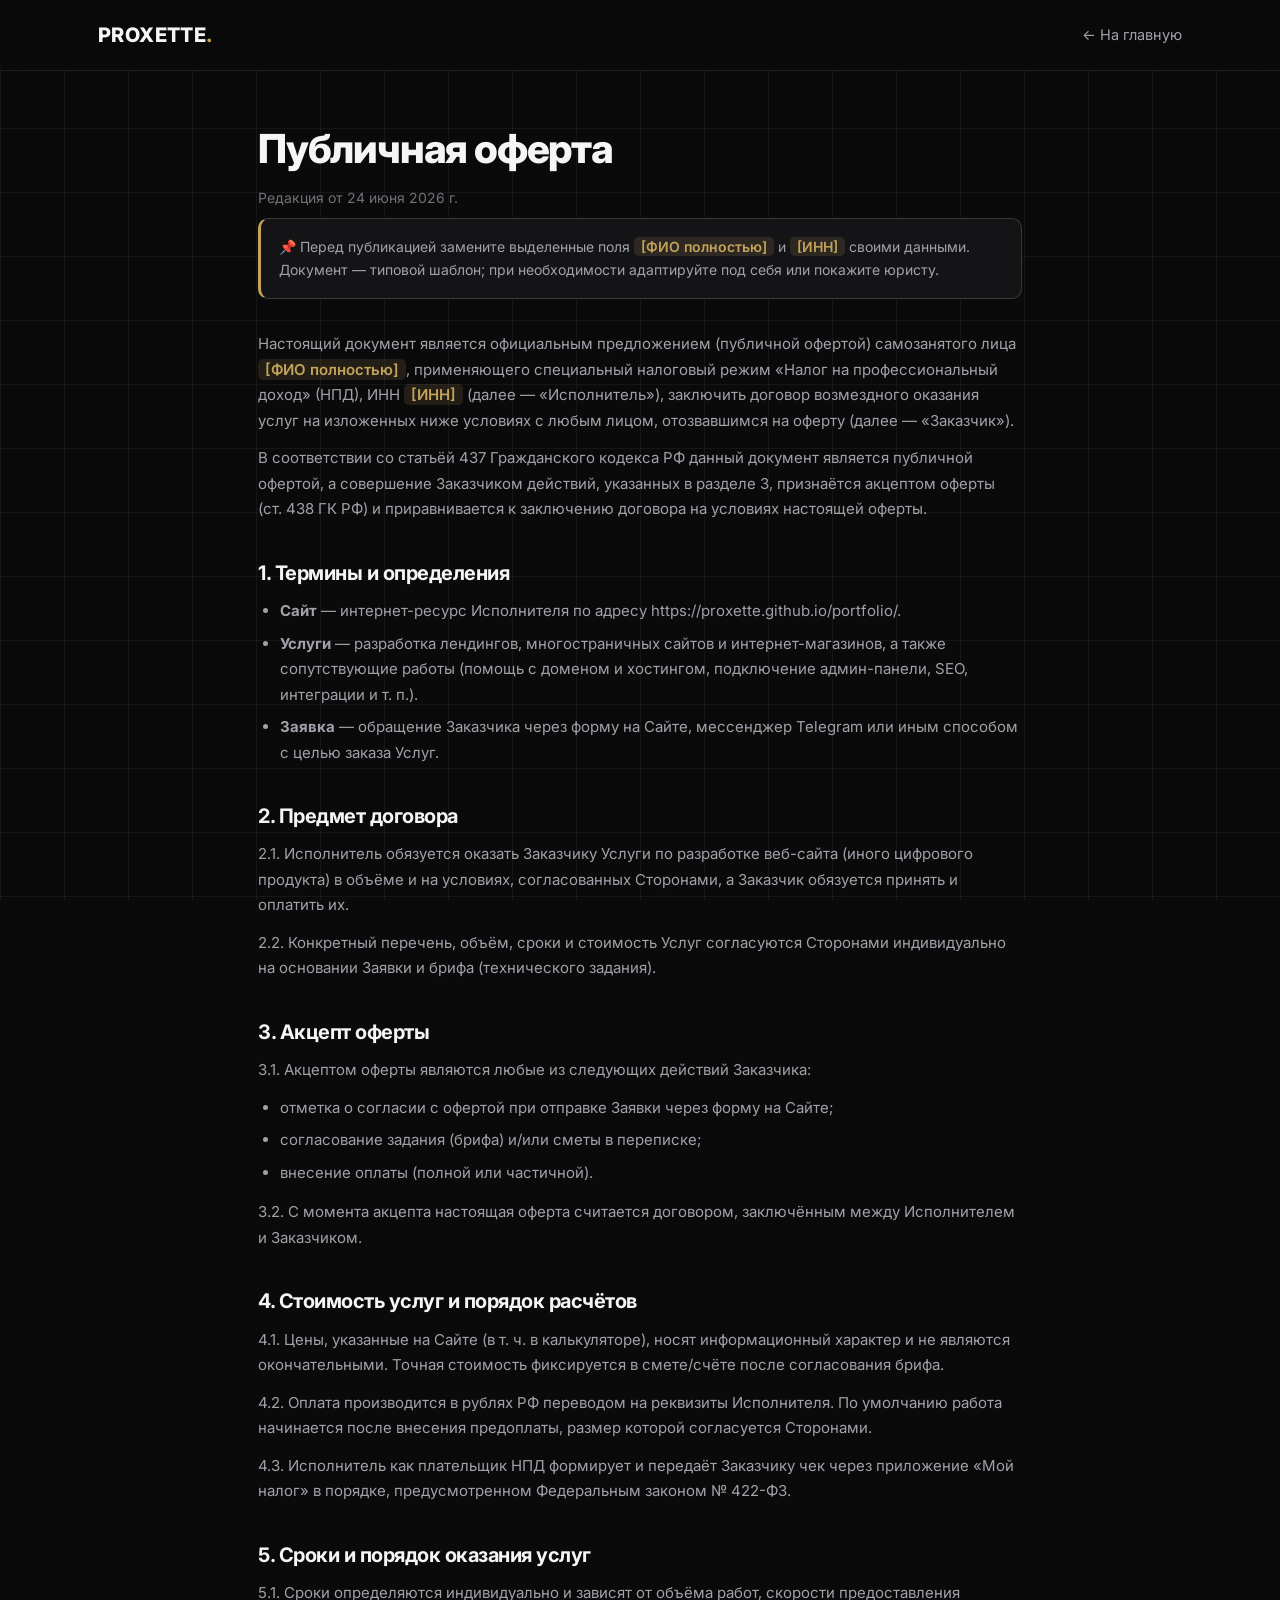
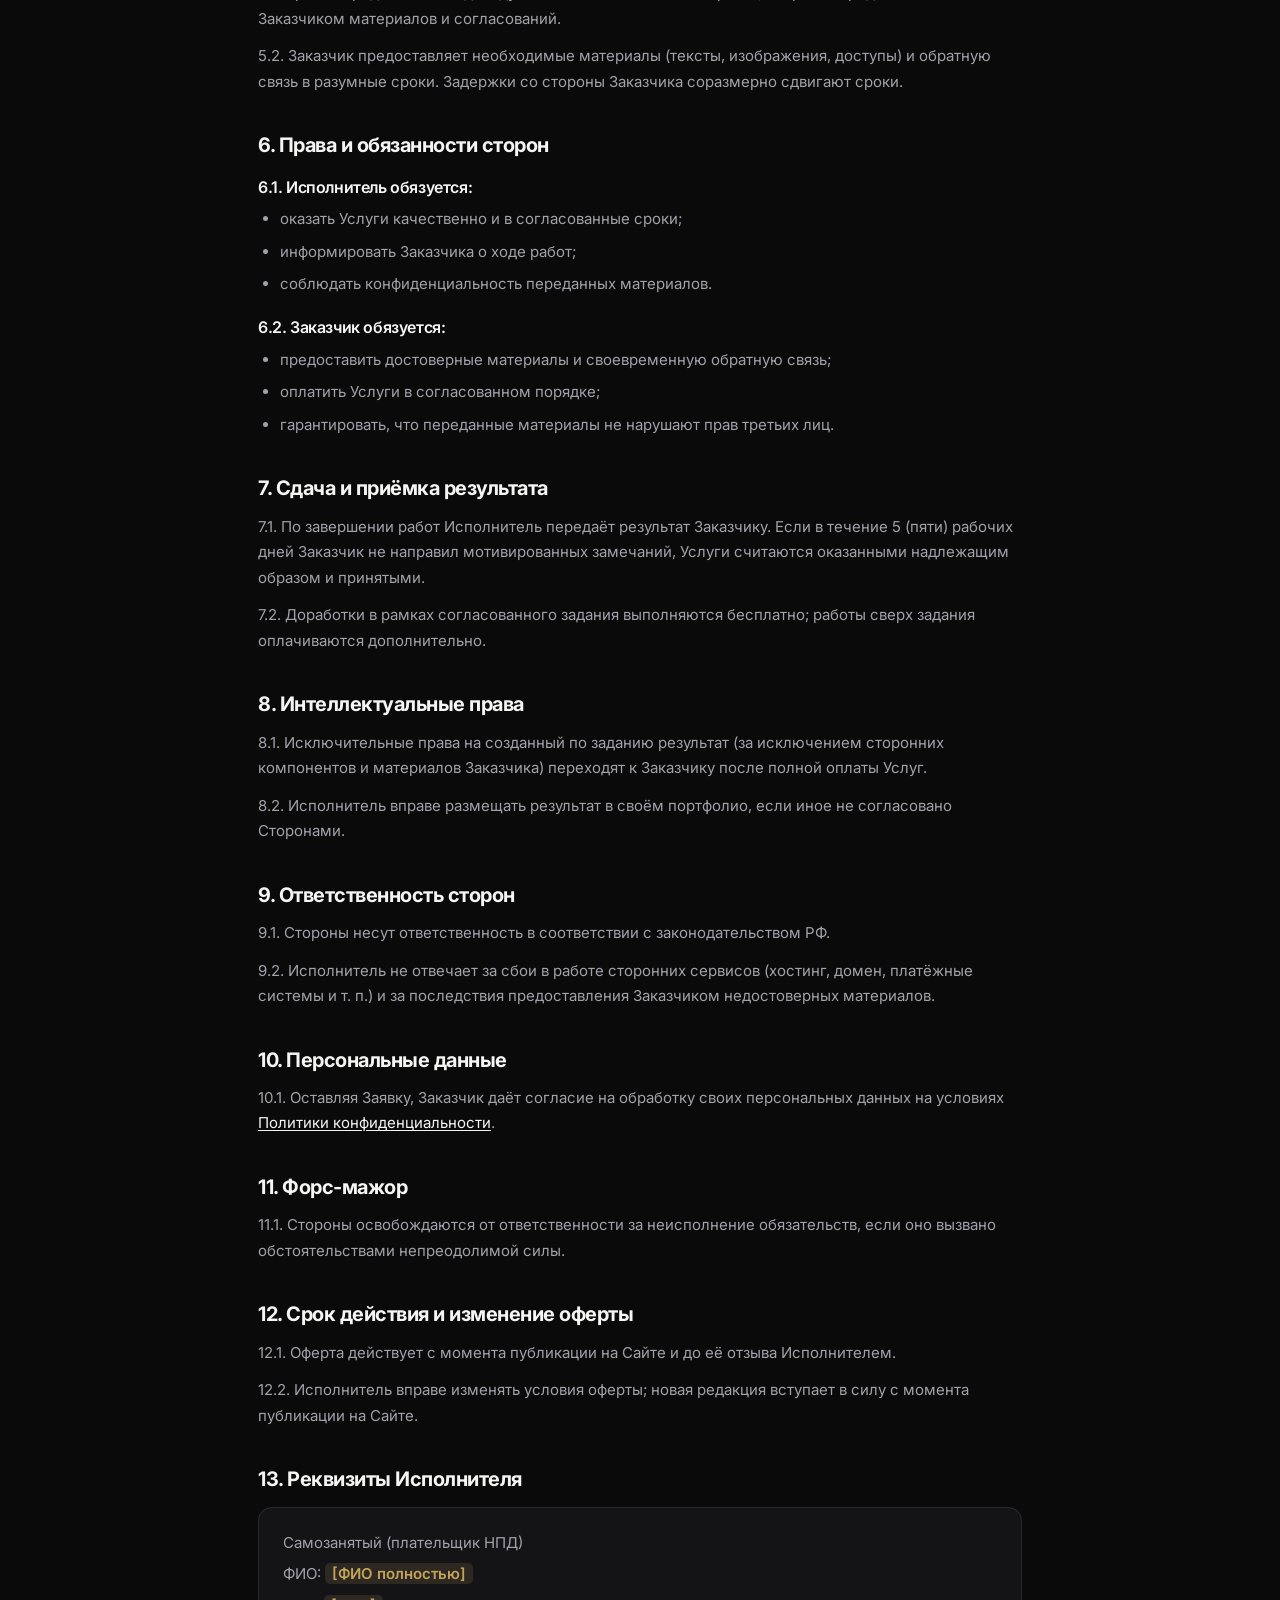
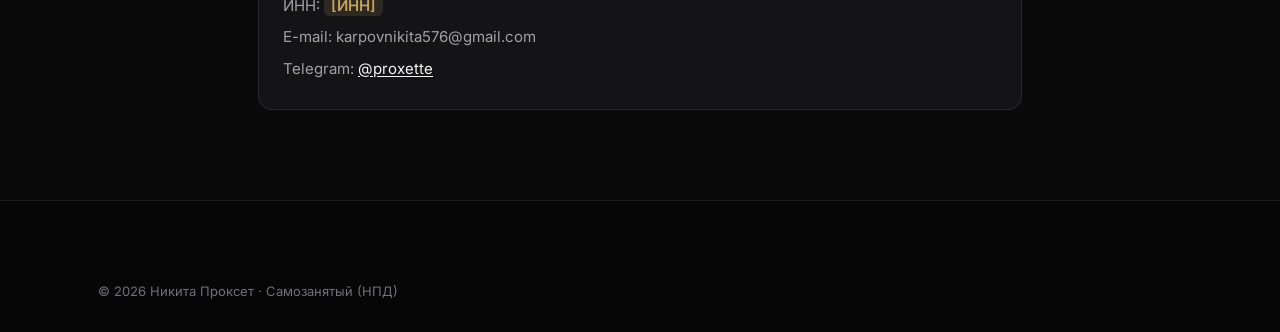
==== offer.html @ a01a1867 "Юридические документы: оферта, политика, согласие на ПДн - Страницы offer.html (публичная оферта, са" ====
<!DOCTYPE html>
<html lang="ru">
<head>
  <meta charset="UTF-8" />
  <meta name="viewport" content="width=device-width, initial-scale=1.0" />
  <title>Публичная оферта — Никита Проксет</title>
  <meta name="description" content="Публичная оферта на оказание услуг по разработке сайтов и лендингов." />
  <meta name="robots" content="noindex" />
  <link rel="preconnect" href="https://fonts.googleapis.com" />
  <link rel="preconnect" href="https://fonts.gstatic.com" crossorigin />
  <link href="https://fonts.googleapis.com/css2?family=Inter:wght@400;500;600;700;800;900&display=swap" rel="stylesheet" />
  <link rel="stylesheet" href="styles.css" />
</head>
<body>
  <header class="legal-header">
    <div class="container">
      <a href="index.html" class="logo">PROXETTE<span>.</span></a>
      <a href="index.html" class="legal-back">← На главную</a>
    </div>
  </header>

  <main class="legal">
    <div class="container">
      <h1>Публичная оферта</h1>
      <p class="updated">Редакция от 24 июня 2026 г.</p>

      <div class="tip-callout">
        <p>📌 Перед публикацией замените выделенные поля <span class="ph">[ФИО полностью]</span> и <span class="ph">[ИНН]</span> своими данными. Документ — типовой шаблон; при необходимости адаптируйте под себя или покажите юристу.</p>
      </div>

      <p>Настоящий документ является официальным предложением (публичной офертой) самозанятого лица <span class="ph">[ФИО полностью]</span>, применяющего специальный налоговый режим «Налог на профессиональный доход» (НПД), ИНН <span class="ph">[ИНН]</span> (далее — «Исполнитель»), заключить договор возмездного оказания услуг на изложенных ниже условиях с любым лицом, отозвавшимся на оферту (далее — «Заказчик»).</p>
      <p>В соответствии со статьёй 437 Гражданского кодекса РФ данный документ является публичной офертой, а совершение Заказчиком действий, указанных в разделе 3, признаётся акцептом оферты (ст. 438 ГК РФ) и приравнивается к заключению договора на условиях настоящей оферты.</p>

      <h2>1. Термины и определения</h2>
      <ul>
        <li><b>Сайт</b> — интернет-ресурс Исполнителя по адресу https://proxette.github.io/portfolio/.</li>
        <li><b>Услуги</b> — разработка лендингов, многостраничных сайтов и интернет-магазинов, а также сопутствующие работы (помощь с доменом и хостингом, подключение админ-панели, SEO, интеграции и т. п.).</li>
        <li><b>Заявка</b> — обращение Заказчика через форму на Сайте, мессенджер Telegram или иным способом с целью заказа Услуг.</li>
      </ul>

      <h2>2. Предмет договора</h2>
      <p>2.1. Исполнитель обязуется оказать Заказчику Услуги по разработке веб-сайта (иного цифрового продукта) в объёме и на условиях, согласованных Сторонами, а Заказчик обязуется принять и оплатить их.</p>
      <p>2.2. Конкретный перечень, объём, сроки и стоимость Услуг согласуются Сторонами индивидуально на основании Заявки и брифа (технического задания).</p>

      <h2>3. Акцепт оферты</h2>
      <p>3.1. Акцептом оферты являются любые из следующих действий Заказчика:</p>
      <ul>
        <li>отметка о согласии с офертой при отправке Заявки через форму на Сайте;</li>
        <li>согласование задания (брифа) и/или сметы в переписке;</li>
        <li>внесение оплаты (полной или частичной).</li>
      </ul>
      <p>3.2. С момента акцепта настоящая оферта считается договором, заключённым между Исполнителем и Заказчиком.</p>

      <h2>4. Стоимость услуг и порядок расчётов</h2>
      <p>4.1. Цены, указанные на Сайте (в т. ч. в калькуляторе), носят информационный характер и не являются окончательными. Точная стоимость фиксируется в смете/счёте после согласования брифа.</p>
      <p>4.2. Оплата производится в рублях РФ переводом на реквизиты Исполнителя. По умолчанию работа начинается после внесения предоплаты, размер которой согласуется Сторонами.</p>
      <p>4.3. Исполнитель как плательщик НПД формирует и передаёт Заказчику чек через приложение «Мой налог» в порядке, предусмотренном Федеральным законом № 422-ФЗ.</p>

      <h2>5. Сроки и порядок оказания услуг</h2>
      <p>5.1. Сроки определяются индивидуально и зависят от объёма работ, скорости предоставления Заказчиком материалов и согласований.</p>
      <p>5.2. Заказчик предоставляет необходимые материалы (тексты, изображения, доступы) и обратную связь в разумные сроки. Задержки со стороны Заказчика соразмерно сдвигают сроки.</p>

      <h2>6. Права и обязанности сторон</h2>
      <h3>6.1. Исполнитель обязуется:</h3>
      <ul>
        <li>оказать Услуги качественно и в согласованные сроки;</li>
        <li>информировать Заказчика о ходе работ;</li>
        <li>соблюдать конфиденциальность переданных материалов.</li>
      </ul>
      <h3>6.2. Заказчик обязуется:</h3>
      <ul>
        <li>предоставить достоверные материалы и своевременную обратную связь;</li>
        <li>оплатить Услуги в согласованном порядке;</li>
        <li>гарантировать, что переданные материалы не нарушают прав третьих лиц.</li>
      </ul>

      <h2>7. Сдача и приёмка результата</h2>
      <p>7.1. По завершении работ Исполнитель передаёт результат Заказчику. Если в течение 5 (пяти) рабочих дней Заказчик не направил мотивированных замечаний, Услуги считаются оказанными надлежащим образом и принятыми.</p>
      <p>7.2. Доработки в рамках согласованного задания выполняются бесплатно; работы сверх задания оплачиваются дополнительно.</p>

      <h2>8. Интеллектуальные права</h2>
      <p>8.1. Исключительные права на созданный по заданию результат (за исключением сторонних компонентов и материалов Заказчика) переходят к Заказчику после полной оплаты Услуг.</p>
      <p>8.2. Исполнитель вправе размещать результат в своём портфолио, если иное не согласовано Сторонами.</p>

      <h2>9. Ответственность сторон</h2>
      <p>9.1. Стороны несут ответственность в соответствии с законодательством РФ.</p>
      <p>9.2. Исполнитель не отвечает за сбои в работе сторонних сервисов (хостинг, домен, платёжные системы и т. п.) и за последствия предоставления Заказчиком недостоверных материалов.</p>

      <h2>10. Персональные данные</h2>
      <p>10.1. Оставляя Заявку, Заказчик даёт согласие на обработку своих персональных данных на условиях <a href="privacy.html">Политики конфиденциальности</a>.</p>

      <h2>11. Форс-мажор</h2>
      <p>11.1. Стороны освобождаются от ответственности за неисполнение обязательств, если оно вызвано обстоятельствами непреодолимой силы.</p>

      <h2>12. Срок действия и изменение оферты</h2>
      <p>12.1. Оферта действует с момента публикации на Сайте и до её отзыва Исполнителем.</p>
      <p>12.2. Исполнитель вправе изменять условия оферты; новая редакция вступает в силу с момента публикации на Сайте.</p>

      <h2>13. Реквизиты Исполнителя</h2>
      <div class="req-box">
        <p>Самозанятый (плательщик НПД)</p>
        <p>ФИО: <span class="ph">[ФИО полностью]</span></p>
        <p>ИНН: <span class="ph">[ИНН]</span></p>
        <p>E-mail: karpovnikita576@gmail.com</p>
        <p>Telegram: <a href="https://t.me/proxette" target="_blank" rel="noopener">@proxette</a></p>
      </div>
    </div>
  </main>

  <footer class="site-footer">
    <div class="container footer-bottom">© <span id="year"></span> Никита Проксет · Самозанятый (НПД)</div>
  </footer>
  <script src="script.js"></script>
</body>
</html>
---- styles.css ----
/* ========== TOKENS ========== */
:root {
  --bg:         #0a0a0b;   /* page */
  --bg-2:       #0d0d0f;   /* alt sections */
  --surface:    #141417;   /* cards */
  --surface-2:  #1b1b1f;   /* inputs / elevated */
  --ink:        #f5f5f4;   /* primary text */
  --muted:      #a1a1aa;   /* secondary */
  --faint:      #71717a;   /* tertiary */
  --line:       rgba(255,255,255,.09);
  --line-2:     rgba(255,255,255,.16);
  --accent:     #c4a35a;   /* restrained champagne gold */
  --accent-soft:rgba(196,163,90,.14);
  --tg:         #ffffff;
  --radius:     14px;
  --radius-sm:  10px;
  --radius-btn: 9px;
  --shadow:     0 18px 50px -24px rgba(0,0,0,.8);
  --shadow-lg:  0 40px 90px -36px rgba(0,0,0,.9);
  --maxw:       1140px;
  --font:       'Inter', system-ui, -apple-system, 'Segoe UI', Roboto, sans-serif;
}

/* ========== RESET ========== */
* { box-sizing: border-box; margin: 0; padding: 0; }
html { scroll-behavior: smooth; scroll-padding-top: 84px; -webkit-text-size-adjust: 100%; background: var(--bg); }
body {
  font-family: var(--font);
  color: var(--ink);
  background: transparent;
  line-height: 1.6;
  -webkit-font-smoothing: antialiased;
  text-rendering: optimizeLegibility;
}
/* subtle fixed grid backdrop behind all content — same palette, low contrast */
body::before {
  content: "";
  position: fixed;
  inset: 0;
  z-index: -1;
  pointer-events: none;
  background-image:
    linear-gradient(rgba(255,255,255,.05) 1px, transparent 1px),
    linear-gradient(90deg, rgba(255,255,255,.05) 1px, transparent 1px);
  background-size: 64px 64px;
}
img { max-width: 100%; display: block; }
a { color: inherit; text-decoration: none; }
ul, ol { list-style: none; }
h1, h2, h3, h4 { line-height: 1.12; letter-spacing: -.025em; font-weight: 700; }
::selection { background: var(--accent); color: #0a0a0b; }

.container { width: 100%; max-width: var(--maxw); margin: 0 auto; padding: 0 28px; }
.container.narrow { max-width: 780px; }
.accent { color: var(--accent); }

/* eyebrow / kicker */
.eyebrow {
  display: inline-block; font-size: 12px; font-weight: 600;
  letter-spacing: .22em; text-transform: uppercase; color: var(--accent);
  margin-bottom: 16px;
}

/* ========== BUTTONS ========== */
.btn {
  display: inline-flex; align-items: center; justify-content: center; gap: 9px;
  font-weight: 600; font-size: 15.5px; padding: 14px 26px;
  border-radius: var(--radius-btn); border: 1px solid transparent; cursor: pointer;
  transition: transform .15s ease, background .2s ease, border-color .2s, color .2s, opacity .2s;
  white-space: nowrap;
}
.btn:active { transform: translateY(1px); }
.btn-sm { padding: 10px 18px; font-size: 14px; }
.btn-block { width: 100%; }
/* primary = white on black (premium, high-contrast) */
.btn-primary { background: var(--ink); color: #0a0a0b; }
.btn-primary:hover { background: #ffffff; }
/* ghost = hairline outline */
.btn-ghost { background: transparent; color: var(--ink); border-color: var(--line-2); }
.btn-ghost:hover { border-color: var(--ink); }
/* telegram CTA — white, with glyph */
.btn-tg { background: var(--ink); color: #0a0a0b; }
.btn-tg:hover { background: #ffffff; }

/* ========== HEADER ========== */
.site-header {
  position: sticky; top: 0; z-index: 50;
  background: rgba(10,10,11,.72);
  backdrop-filter: saturate(160%) blur(14px);
  border-bottom: 1px solid var(--line);
}
.header-inner { display: flex; align-items: center; justify-content: space-between; height: 70px; gap: 16px; }
.logo { font-weight: 800; font-size: 20px; letter-spacing: .02em; }
.logo span { color: var(--accent); }
.nav { display: flex; gap: 30px; }
.nav a { color: var(--muted); font-weight: 500; font-size: 14.5px; transition: color .15s; }
.nav a:hover { color: var(--ink); }
.header-actions { display: flex; align-items: center; gap: 12px; }
.burger { display: none; flex-direction: column; gap: 5px; background: none; border: 0; padding: 8px; cursor: pointer; }
.burger span { width: 22px; height: 2px; background: var(--ink); border-radius: 2px; transition: .25s; }

/* ========== HERO ========== */
.hero {
  padding: 92px 0 84px;
  background:
    radial-gradient(900px 460px at 88% -8%, rgba(196,163,90,.10), transparent 60%),
    radial-gradient(700px 420px at -5% 0%, rgba(255,255,255,.05), transparent 55%);
  border-bottom: 1px solid var(--line);
}
.hero-grid { display: grid; grid-template-columns: 1.12fr .88fr; gap: 64px; align-items: center; }
.badge {
  display: inline-flex; align-items: center; gap: 9px;
  font-size: 13px; font-weight: 500; color: var(--muted);
  border: 1px solid var(--line); border-radius: 999px; padding: 7px 15px;
}
.badge::before {
  content: ""; width: 7px; height: 7px; border-radius: 50%; background: #4ade80;
  box-shadow: 0 0 0 3px rgba(74,222,128,.18);
}
.hero-text h1 { font-size: clamp(38px, 5.4vw, 62px); font-weight: 800; margin: 22px 0 22px; letter-spacing: -.035em; }
.hero-text h1 .accent { color: var(--ink); position: relative; }
.lead { font-size: 18px; color: var(--muted); max-width: 560px; }
.lead strong { color: var(--ink); font-weight: 600; }
.hero-cta { display: flex; gap: 14px; margin: 32px 0 26px; flex-wrap: wrap; }
.hero-pills { display: flex; flex-wrap: wrap; gap: 10px; }
.hero-pills li {
  font-size: 13.5px; font-weight: 500; color: var(--muted);
  border: 1px solid var(--line); border-radius: 999px; padding: 7px 15px;
}

/* Hero photo */
.hero-photo { position: relative; }
.photo-frame {
  position: relative; aspect-ratio: 4/5; border-radius: 18px; overflow: hidden;
  background: linear-gradient(160deg, #1c1c20, #0e0e10);
  border: 1px solid var(--line-2); box-shadow: var(--shadow-lg);
}
.photo-frame img { width: 100%; height: 100%; object-fit: cover; filter: grayscale(.08) contrast(1.02); }
.photo-placeholder {
  position: absolute; inset: 0; display: none;
  flex-direction: column; align-items: center; justify-content: center; gap: 12px;
  color: var(--faint); text-align: center; padding: 24px;
}
.photo-placeholder span { font-size: 30px; opacity: .5; }
.photo-placeholder code { color: var(--accent); font-size: 13px; }
.photo-frame.photo-empty .photo-placeholder { display: flex; }
.photo-card {
  position: absolute; left: 16px; bottom: 16px; right: 16px;
  display: flex; flex-direction: column;
  background: rgba(10,10,11,.55); backdrop-filter: blur(10px);
  border: 1px solid var(--line-2); border-radius: 12px; padding: 13px 16px;
}
.photo-card strong { font-size: 15.5px; font-weight: 600; }
.photo-card span { font-size: 12.5px; color: var(--muted); }

/* ========== SECTIONS ========== */
.section { padding: 100px 0; }
.section-alt { background: rgba(255,255,255,.018); }
.section-head { max-width: 640px; margin: 0 auto 56px; text-align: center; }
.section-head h2 { font-size: clamp(28px, 3.6vw, 42px); font-weight: 800; letter-spacing: -.03em; }
.section-head p { color: var(--muted); margin-top: 14px; font-size: 17px; }

/* ========== SERVICE CARDS ========== */
.cards-grid { display: grid; grid-template-columns: repeat(4, 1fr); gap: 18px; }
.card {
  background: var(--surface); border: 1px solid var(--line); border-radius: var(--radius);
  padding: 30px 24px; transition: transform .22s ease, border-color .22s, background .22s;
}
.card:hover { transform: translateY(-4px); border-color: var(--line-2); background: #17171a; }
.card-ico {
  width: 48px; height: 48px; display: grid; place-items: center;
  border: 1px solid var(--line-2); border-radius: 12px; margin-bottom: 20px; color: var(--accent);
}
.card-ico svg { width: 22px; height: 22px; }
.card h3 { font-size: 18px; margin-bottom: 9px; font-weight: 600; }
.card p { color: var(--muted); font-size: 14.5px; }

/* ========== CALCULATOR ========== */
.calc { display: grid; grid-template-columns: 1.55fr 1fr; gap: 30px; align-items: start; }
.calc-form { display: flex; flex-direction: column; gap: 30px; }
.calc-block h4 { font-size: 12px; text-transform: uppercase; letter-spacing: .18em; color: var(--faint); margin-bottom: 16px; font-weight: 600; }
.opt-grid { display: grid; grid-template-columns: repeat(2, 1fr); gap: 12px; }
.opt input { position: absolute; opacity: 0; }
.opt-box {
  display: flex; flex-direction: column; gap: 4px; cursor: pointer;
  background: var(--surface); border: 1px solid var(--line); border-radius: var(--radius-sm);
  padding: 16px 18px; transition: border-color .15s, background .15s; height: 100%;
}
.opt-box b { font-size: 16px; font-weight: 600; }
.opt-box small { font-size: 13px; color: var(--muted); }
.opt input:checked + .opt-box { border-color: var(--accent); background: var(--accent-soft); }
.opt input:focus-visible + .opt-box { border-color: var(--accent); }

.opt-list { display: flex; flex-direction: column; gap: 10px; }
.check {
  display: flex; align-items: center; gap: 13px; cursor: pointer;
  background: var(--surface); border: 1px solid var(--line); border-radius: var(--radius-sm);
  padding: 14px 17px; font-size: 14.5px; color: var(--ink); transition: border-color .15s, background .15s;
}
.check:hover { border-color: var(--line-2); }
.check input { position: absolute; opacity: 0; }
.check span {
  width: 20px; height: 20px; border-radius: 6px; border: 1.5px solid var(--line-2);
  flex: none; display: grid; place-items: center; transition: .15s;
}
.check input:checked + span { background: var(--accent); border-color: var(--accent); }
.check input:checked + span::after { content: "✓"; color: #0a0a0b; font-size: 13px; font-weight: 700; }
.check em { margin-left: auto; font-style: normal; font-weight: 600; color: var(--accent); }
.check-wide { width: 100%; }

/* info icon + tooltip */
.info {
  flex: none; width: 18px; height: 18px; margin-left: 8px;
  border: 1px solid var(--line-2); border-radius: 50%; background: transparent;
  color: var(--muted); font-size: 11px; font-weight: 700; line-height: 1;
  display: inline-grid; place-items: center; cursor: help; position: relative;
  font-family: var(--font); transition: border-color .15s, color .15s; padding: 0;
}
.info:hover, .info:focus-visible { border-color: var(--accent); color: var(--accent); outline: none; }
/* floating tooltip — positioned by JS and clamped to the viewport (overflow-safe on mobile) */
.tip {
  position: fixed; z-index: 200;
  width: max-content; max-width: min(280px, calc(100vw - 24px));
  background: var(--surface-2); color: var(--ink);
  border: 1px solid var(--line-2); border-radius: 10px; padding: 11px 13px;
  font-size: 12.5px; line-height: 1.5; text-align: left;
  box-shadow: var(--shadow-lg); pointer-events: none;
  display: none; opacity: 0; transform: translateY(4px);
  transition: opacity .15s ease, transform .15s ease;
}
.tip.show { display: block; opacity: 1; transform: translateY(0); }

.calc-result {
  position: sticky; top: 92px;
  background: linear-gradient(180deg, #17171b, #0f0f12);
  border: 1px solid var(--line-2); border-radius: var(--radius); padding: 30px 26px;
  box-shadow: var(--shadow);
}
.calc-result-label { color: var(--faint); font-size: 12px; text-transform: uppercase; letter-spacing: .16em; font-weight: 600; }
.calc-price { font-size: 44px; font-weight: 800; letter-spacing: -.03em; margin: 8px 0 14px; }
.calc-price span { color: var(--accent); }
.calc-note { color: var(--muted); font-size: 13px; line-height: 1.55; }
.calc-summary { margin: 18px 0; display: flex; flex-direction: column; gap: 8px; }
.calc-summary li { font-size: 13.5px; color: var(--muted); display: flex; justify-content: space-between; gap: 12px; border-bottom: 1px solid var(--line); padding-bottom: 7px; }
.calc-summary li b { color: var(--ink); font-weight: 600; }
.calc-result .btn { margin-top: 10px; }

/* ========== WORKS ========== */
.works-grid { display: grid; grid-template-columns: repeat(auto-fill, minmax(330px, 1fr)); gap: 24px; }
.work-card {
  border: 1px solid var(--line); border-radius: var(--radius); overflow: hidden; background: var(--surface);
  transition: transform .24s ease, border-color .24s ease;
}
.work-card:hover { transform: translateY(-6px); border-color: var(--line-2); }
.work-link { display: block; }
.browser-bar {
  display: flex; align-items: center; gap: 7px; padding: 10px 14px;
  background: var(--surface-2); border-bottom: 1px solid var(--line);
}
.browser-bar i { width: 8px; height: 8px; border-radius: 50%; background: rgba(255,255,255,.16); display: inline-block; }
.browser-bar .url {
  margin-left: 8px; font-size: 11.5px; color: var(--faint);
  background: rgba(255,255,255,.04); border: 1px solid var(--line); border-radius: 6px; padding: 3px 11px; flex: 1;
  white-space: nowrap; overflow: hidden; text-overflow: ellipsis;
}
.work-frame { position: relative; width: 100%; aspect-ratio: 16/10; overflow: hidden; background: #0e0e10; }
.work-frame iframe {
  position: absolute; top: 0; left: 0; width: 250%; height: 250%; border: 0;
  transform: scale(.4); transform-origin: 0 0; pointer-events: none;
}
.work-frame::after { content: ""; position: absolute; inset: 0; }
.work-meta { display: flex; align-items: center; justify-content: space-between; gap: 12px; padding: 18px 20px; }
.work-meta h3 { font-size: 16.5px; font-weight: 600; }
.work-tag { font-size: 13px; color: var(--muted); margin-top: 2px; }
.work-arrow { color: var(--faint); transition: transform .2s, color .2s; flex: none; }
.work-card:hover .work-arrow { color: var(--accent); transform: translate(3px, -3px); }

/* ========== PROCESS / STEPS ========== */
.steps { display: grid; grid-template-columns: repeat(4, 1fr); gap: 18px; }
.steps li { background: var(--surface); border: 1px solid var(--line); border-radius: var(--radius); padding: 28px 24px; }
.step-n {
  display: grid; place-items: center; width: 42px; height: 42px; border-radius: 11px;
  border: 1px solid var(--accent); color: var(--accent); font-weight: 700; font-size: 17px; margin-bottom: 18px;
}
.steps h3 { font-size: 17px; margin-bottom: 7px; font-weight: 600; }
.steps p { color: var(--muted); font-size: 14.5px; }

/* ========== FAQ ========== */
.faq { display: flex; flex-direction: column; gap: 12px; }
.faq details {
  background: var(--surface); border: 1px solid var(--line); border-radius: var(--radius-sm); padding: 4px 22px;
  transition: border-color .15s;
}
.faq details[open] { border-color: var(--line-2); }
.faq summary {
  cursor: pointer; font-weight: 600; padding: 18px 0; list-style: none;
  display: flex; justify-content: space-between; align-items: center; gap: 16px;
}
.faq summary::-webkit-details-marker { display: none; }
.faq summary::after { content: "+"; font-size: 22px; color: var(--accent); font-weight: 300; line-height: 1; }
.faq details[open] summary::after { content: "–"; }
.faq p { color: var(--muted); padding: 0 0 18px; }

/* ========== CONTACT / BRIEF ========== */
.section-dark { background: rgba(255,255,255,.012); }
.brief {
  display: flex; flex-direction: column; gap: 16px;
  background: var(--surface); border: 1px solid var(--line); border-radius: var(--radius);
  padding: 34px;
}
.field { display: flex; flex-direction: column; gap: 8px; }
.field-row { display: grid; grid-template-columns: repeat(3, 1fr); gap: 16px; }
.field label { font-size: 13.5px; font-weight: 500; color: var(--muted); }
.req { color: var(--accent); }
.field input, .field select, .field textarea {
  font-family: inherit; font-size: 15px; color: var(--ink);
  background: var(--surface-2); border: 1px solid var(--line-2);
  border-radius: var(--radius-sm); padding: 13px 15px; transition: border-color .15s, background .15s;
}
.field input::placeholder, .field textarea::placeholder { color: var(--faint); }
.field input:focus, .field select:focus, .field textarea:focus {
  outline: none; border-color: var(--accent);
}
.field select option { color: #0a0a0b; }
.field textarea { resize: vertical; }
.brief .btn-tg { margin-top: 10px; }
.brief-hint { text-align: center; font-size: 13px; color: var(--faint); }

/* ========== FOOTER ========== */
.site-footer { background: #060607; color: var(--muted); padding: 56px 0 30px; border-top: 1px solid var(--line); }
.footer-inner { display: flex; justify-content: space-between; gap: 28px; flex-wrap: wrap; padding-bottom: 28px; border-bottom: 1px solid var(--line); }
.footer-tag { color: var(--faint); font-size: 14px; margin-top: 10px; max-width: 300px; }
.footer-links { display: flex; flex-wrap: wrap; gap: 24px; align-items: center; }
.footer-links a { color: var(--muted); font-size: 14.5px; transition: color .15s; }
.footer-links a:hover { color: var(--ink); }
.footer-bottom { padding-top: 24px; font-size: 13px; color: var(--faint); }

/* ========== TOAST ========== */
.toast {
  position: fixed; left: 50%; bottom: 30px; transform: translateX(-50%) translateY(20px);
  background: var(--surface-2); color: var(--ink); padding: 14px 22px; border-radius: 11px;
  border: 1px solid var(--line-2); box-shadow: var(--shadow-lg);
  font-size: 14.5px; font-weight: 500;
  opacity: 0; pointer-events: none; transition: .3s ease; z-index: 100; max-width: 90vw; text-align: center;
}
.toast.show { opacity: 1; transform: translateX(-50%) translateY(0); }

/* ========== CONSENT CHECKBOX (форма) ========== */
.consent { display: flex; align-items: flex-start; gap: 11px; cursor: pointer; font-size: 13px; color: var(--muted); line-height: 1.5; margin-top: 4px; }
.consent input { position: absolute; opacity: 0; }
.consent > span { width: 19px; height: 19px; border-radius: 5px; border: 1.5px solid var(--line-2); flex: none; display: grid; place-items: center; margin-top: 1px; transition: .15s; }
.consent input:checked + span { background: var(--accent); border-color: var(--accent); }
.consent input:checked + span::after { content: "✓"; color: #0a0a0b; font-size: 12px; font-weight: 700; }
.consent a { color: var(--ink); text-decoration: underline; text-underline-offset: 2px; }
.consent a:hover { color: var(--accent); }

/* ========== LEGAL PAGES (оферта, политика) ========== */
.legal-header { border-bottom: 1px solid var(--line); position: sticky; top: 0; z-index: 50; background: rgba(10,10,11,.72); backdrop-filter: saturate(160%) blur(14px); }
.legal-header .container { display: flex; align-items: center; justify-content: space-between; height: 70px; }
.legal-back { color: var(--muted); font-size: 14.5px; transition: color .15s; }
.legal-back:hover { color: var(--ink); }
.legal { padding: 56px 0 90px; }
.legal .container { max-width: 820px; }
.legal h1 { font-size: clamp(28px, 4vw, 40px); font-weight: 800; letter-spacing: -.03em; }
.legal .updated { color: var(--faint); font-size: 14px; margin: 14px 0 8px; }
.legal .lead-note { color: var(--muted); font-size: 15px; margin-bottom: 36px; }
.legal h2 { font-size: 20px; font-weight: 700; margin: 40px 0 14px; }
.legal h3 { font-size: 16px; font-weight: 600; margin: 22px 0 10px; }
.legal p, .legal li { color: var(--muted); font-size: 15px; line-height: 1.7; }
.legal p { margin-bottom: 12px; }
.legal ul, .legal ol { padding-left: 22px; margin: 0 0 14px; }
.legal ul li { list-style: disc; margin-bottom: 7px; }
.legal ol li { list-style: decimal; margin-bottom: 7px; }
.legal a { color: var(--ink); text-decoration: underline; text-underline-offset: 2px; }
.legal a:hover { color: var(--accent); }
.legal .ph { color: var(--accent); background: var(--accent-soft); padding: 1px 7px; border-radius: 5px; font-weight: 600; white-space: nowrap; }
.legal .req-box { background: var(--surface); border: 1px solid var(--line); border-radius: var(--radius); padding: 22px 24px; margin-top: 16px; }
.legal .req-box p { margin-bottom: 6px; }
.legal .tip-callout { background: var(--surface); border: 1px solid var(--line-2); border-left: 3px solid var(--accent); border-radius: 10px; padding: 16px 18px; margin: 0 0 32px; }
.legal .tip-callout p { margin: 0; font-size: 14px; }

/* ========== RESPONSIVE ========== */
@media (max-width: 980px) {
  .cards-grid, .steps { grid-template-columns: repeat(2, 1fr); }
  .calc { grid-template-columns: 1fr; }
  .calc-result { position: static; }
}
@media (max-width: 820px) {
  .nav {
    position: fixed; inset: 70px 0 auto 0; flex-direction: column; gap: 0;
    background: var(--bg); border-bottom: 1px solid var(--line);
    transform: translateY(-130%); transition: transform .25s ease; padding: 8px 0;
  }
  .nav.open { transform: translateY(0); }
  .nav a { padding: 15px 28px; border-bottom: 1px solid var(--line); }
  .burger { display: flex; }
  .hero-grid { grid-template-columns: 1fr; gap: 44px; }
  .hero-photo { max-width: 360px; }
  .header-actions .btn-primary { display: none; }
}
@media (max-width: 560px) {
  .section { padding: 64px 0; }
  .hero { padding: 56px 0; }
  .cards-grid, .steps, .opt-grid, .field-row { grid-template-columns: 1fr; }
  .container { padding: 0 20px; }
  .brief { padding: 24px 20px; }
}
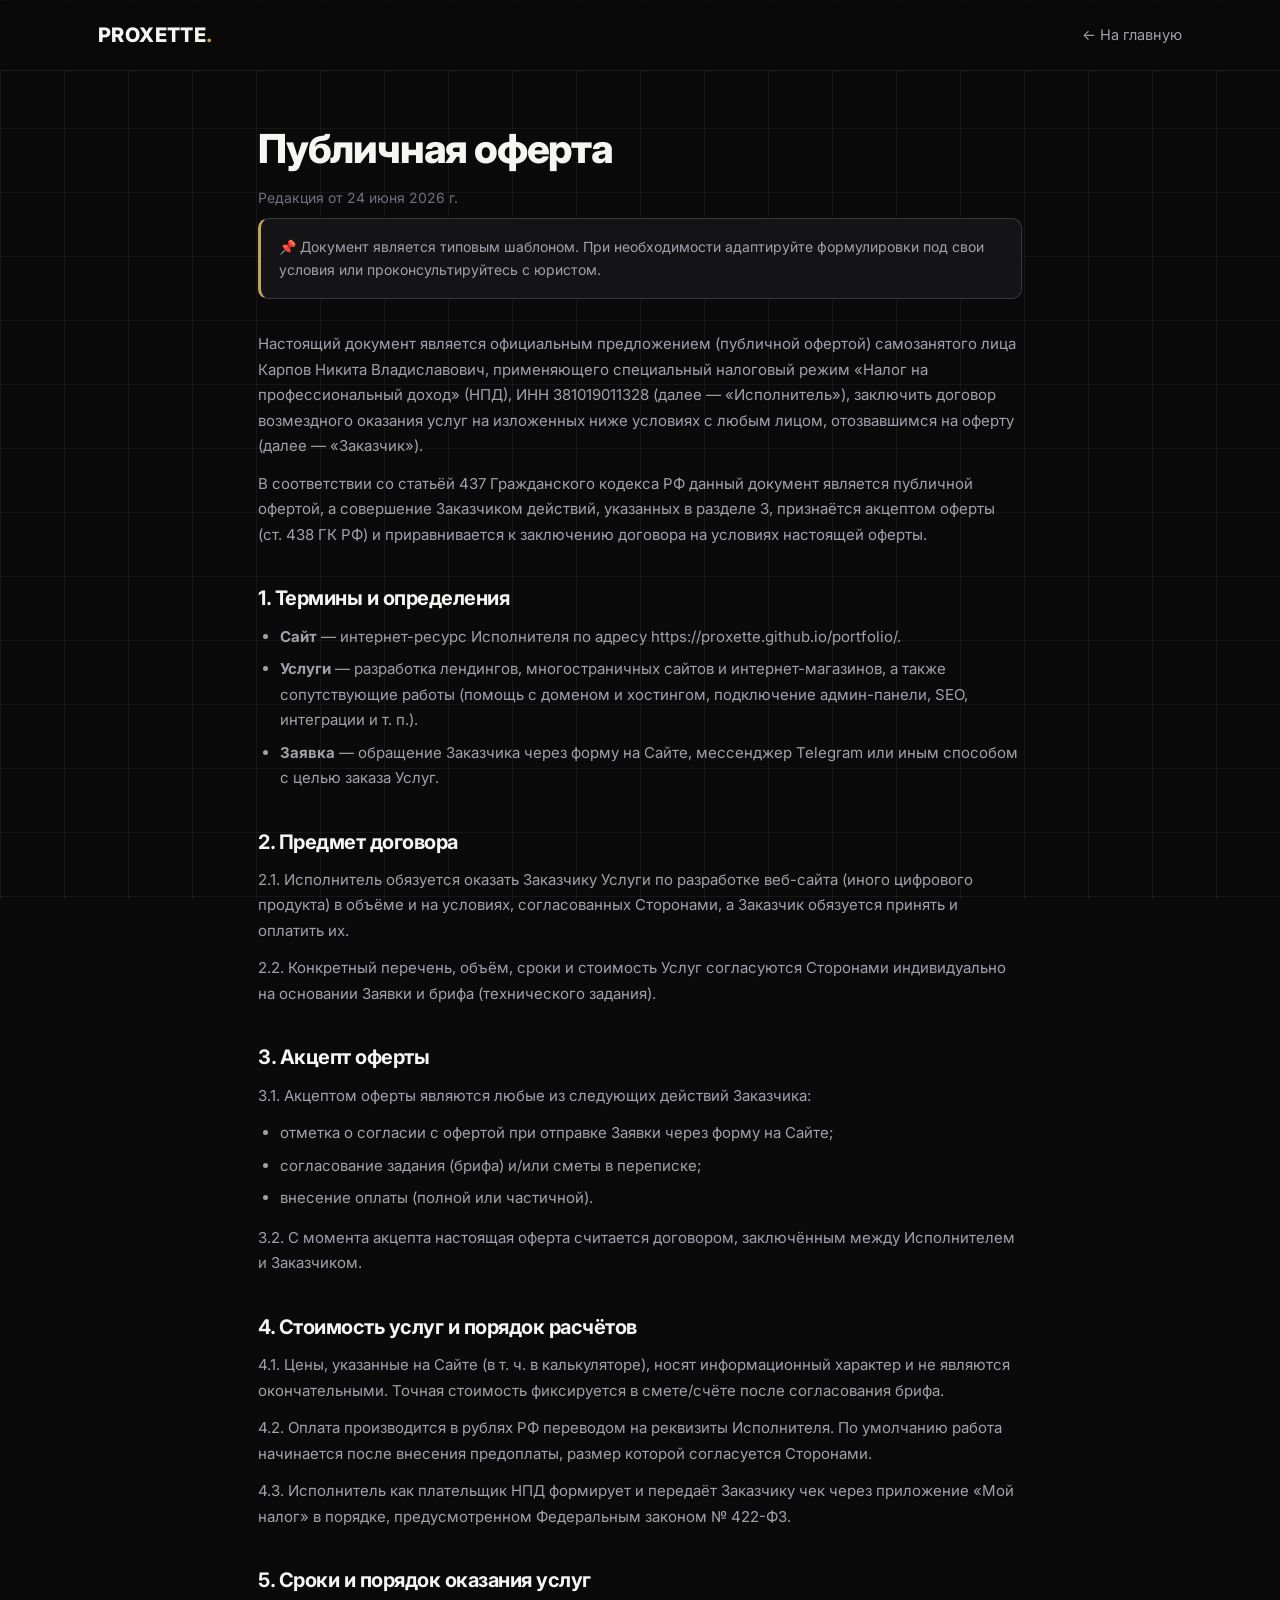
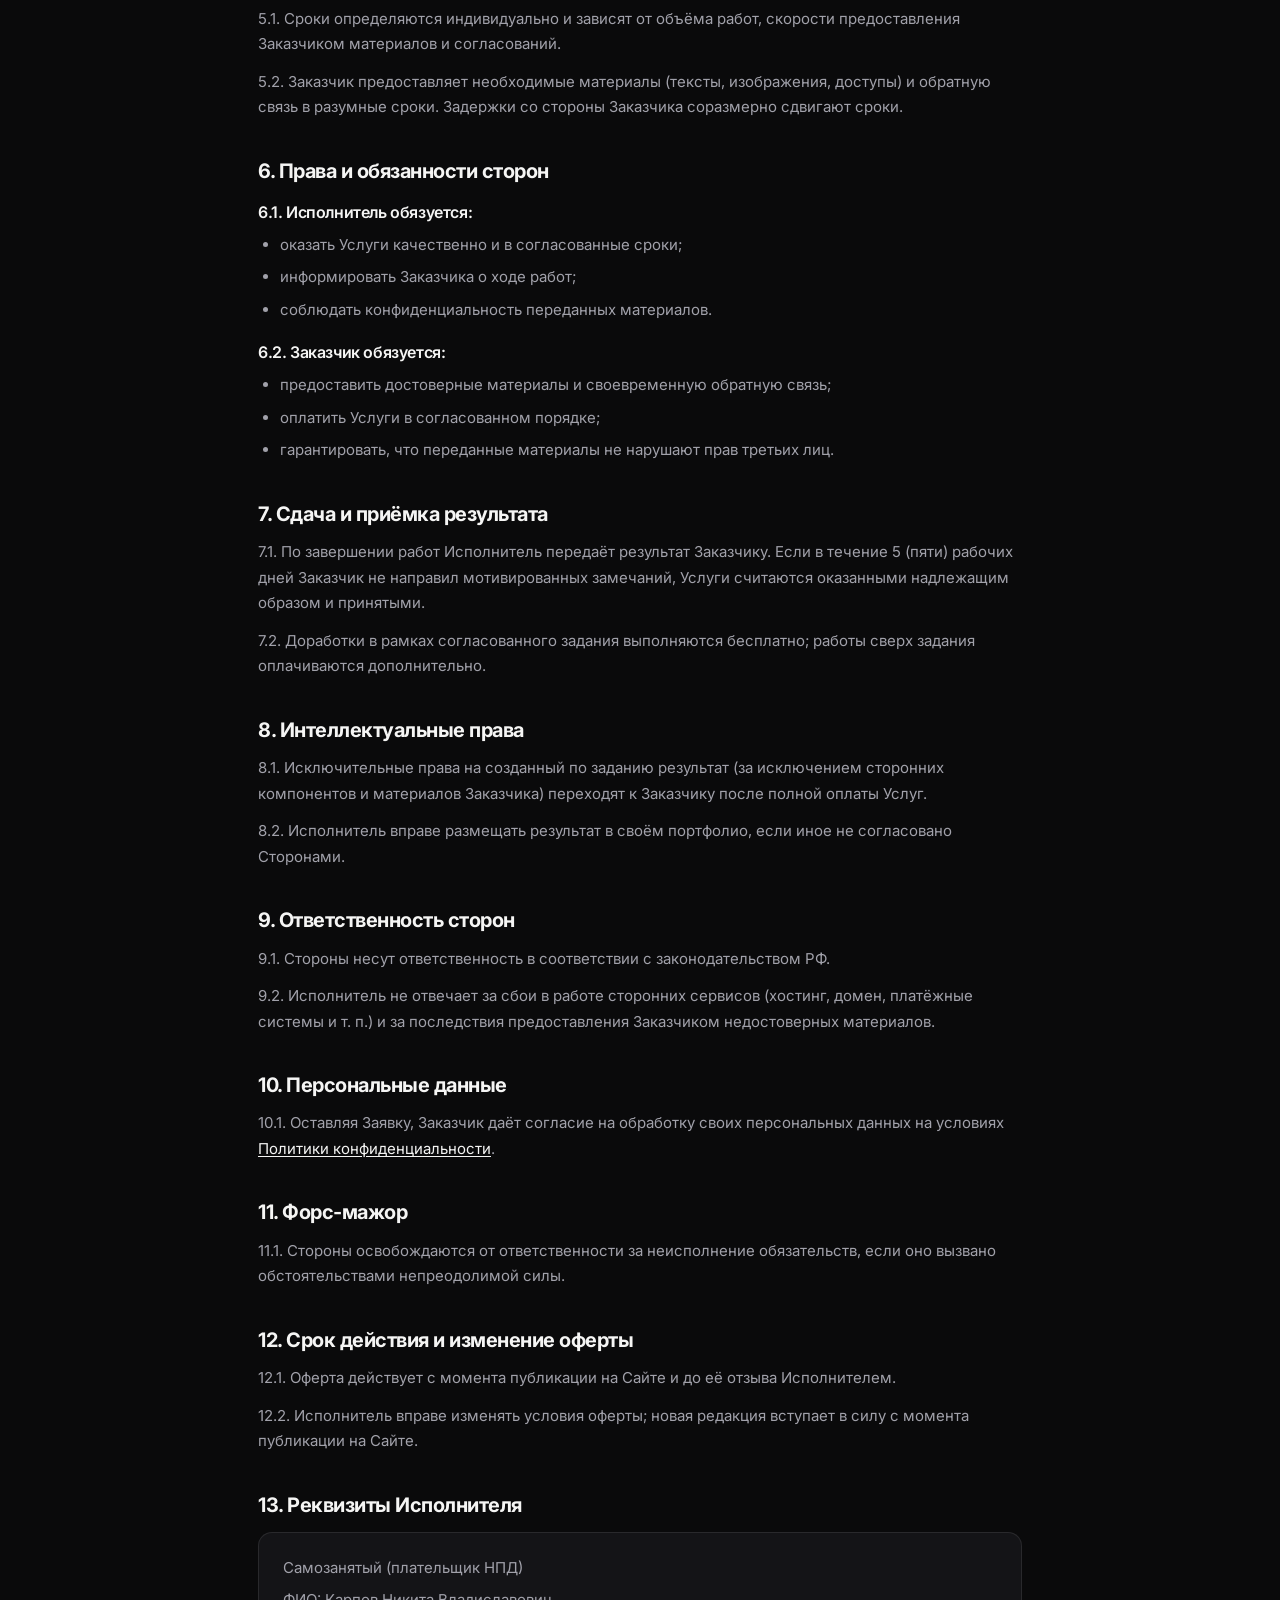
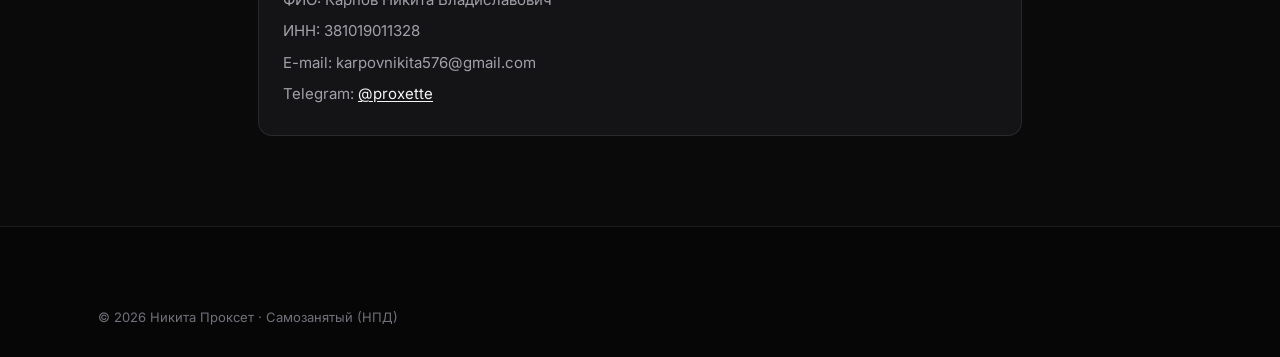
==== commit 07055abc: "Юридические документы: оферта, политика, согласие на ПДн - Страницы offer.html (публичная оферта, са" ====
--- a/offer.html
+++ b/offer.html
@@ -25,10 +25,10 @@
       <p class="updated">Редакция от 24 июня 2026 г.</p>
 
       <div class="tip-callout">
-        <p>📌 Перед публикацией замените выделенные поля <span class="ph">[ФИО полностью]</span> и <span class="ph">[ИНН]</span> своими данными. Документ — типовой шаблон; при необходимости адаптируйте под себя или покажите юристу.</p>
+        <p>📌 Документ является типовым шаблоном. При необходимости адаптируйте формулировки под свои условия или проконсультируйтесь с юристом.</p>
       </div>
 
-      <p>Настоящий документ является официальным предложением (публичной офертой) самозанятого лица <span class="ph">[ФИО полностью]</span>, применяющего специальный налоговый режим «Налог на профессиональный доход» (НПД), ИНН <span class="ph">[ИНН]</span> (далее — «Исполнитель»), заключить договор возмездного оказания услуг на изложенных ниже условиях с любым лицом, отозвавшимся на оферту (далее — «Заказчик»).</p>
+      <p>Настоящий документ является официальным предложением (публичной офертой) самозанятого лица Карпов Никита Владиславович, применяющего специальный налоговый режим «Налог на профессиональный доход» (НПД), ИНН 381019011328 (далее — «Исполнитель»), заключить договор возмездного оказания услуг на изложенных ниже условиях с любым лицом, отозвавшимся на оферту (далее — «Заказчик»).</p>
       <p>В соответствии со статьёй 437 Гражданского кодекса РФ данный документ является публичной офертой, а совершение Заказчиком действий, указанных в разделе 3, признаётся акцептом оферты (ст. 438 ГК РФ) и приравнивается к заключению договора на условиях настоящей оферты.</p>
 
       <h2>1. Термины и определения</h2>
@@ -99,8 +99,8 @@
       <h2>13. Реквизиты Исполнителя</h2>
       <div class="req-box">
         <p>Самозанятый (плательщик НПД)</p>
-        <p>ФИО: <span class="ph">[ФИО полностью]</span></p>
-        <p>ИНН: <span class="ph">[ИНН]</span></p>
+        <p>ФИО: Карпов Никита Владиславович</p>
+        <p>ИНН: 381019011328</p>
         <p>E-mail: karpovnikita576@gmail.com</p>
         <p>Telegram: <a href="https://t.me/proxette" target="_blank" rel="noopener">@proxette</a></p>
       </div>
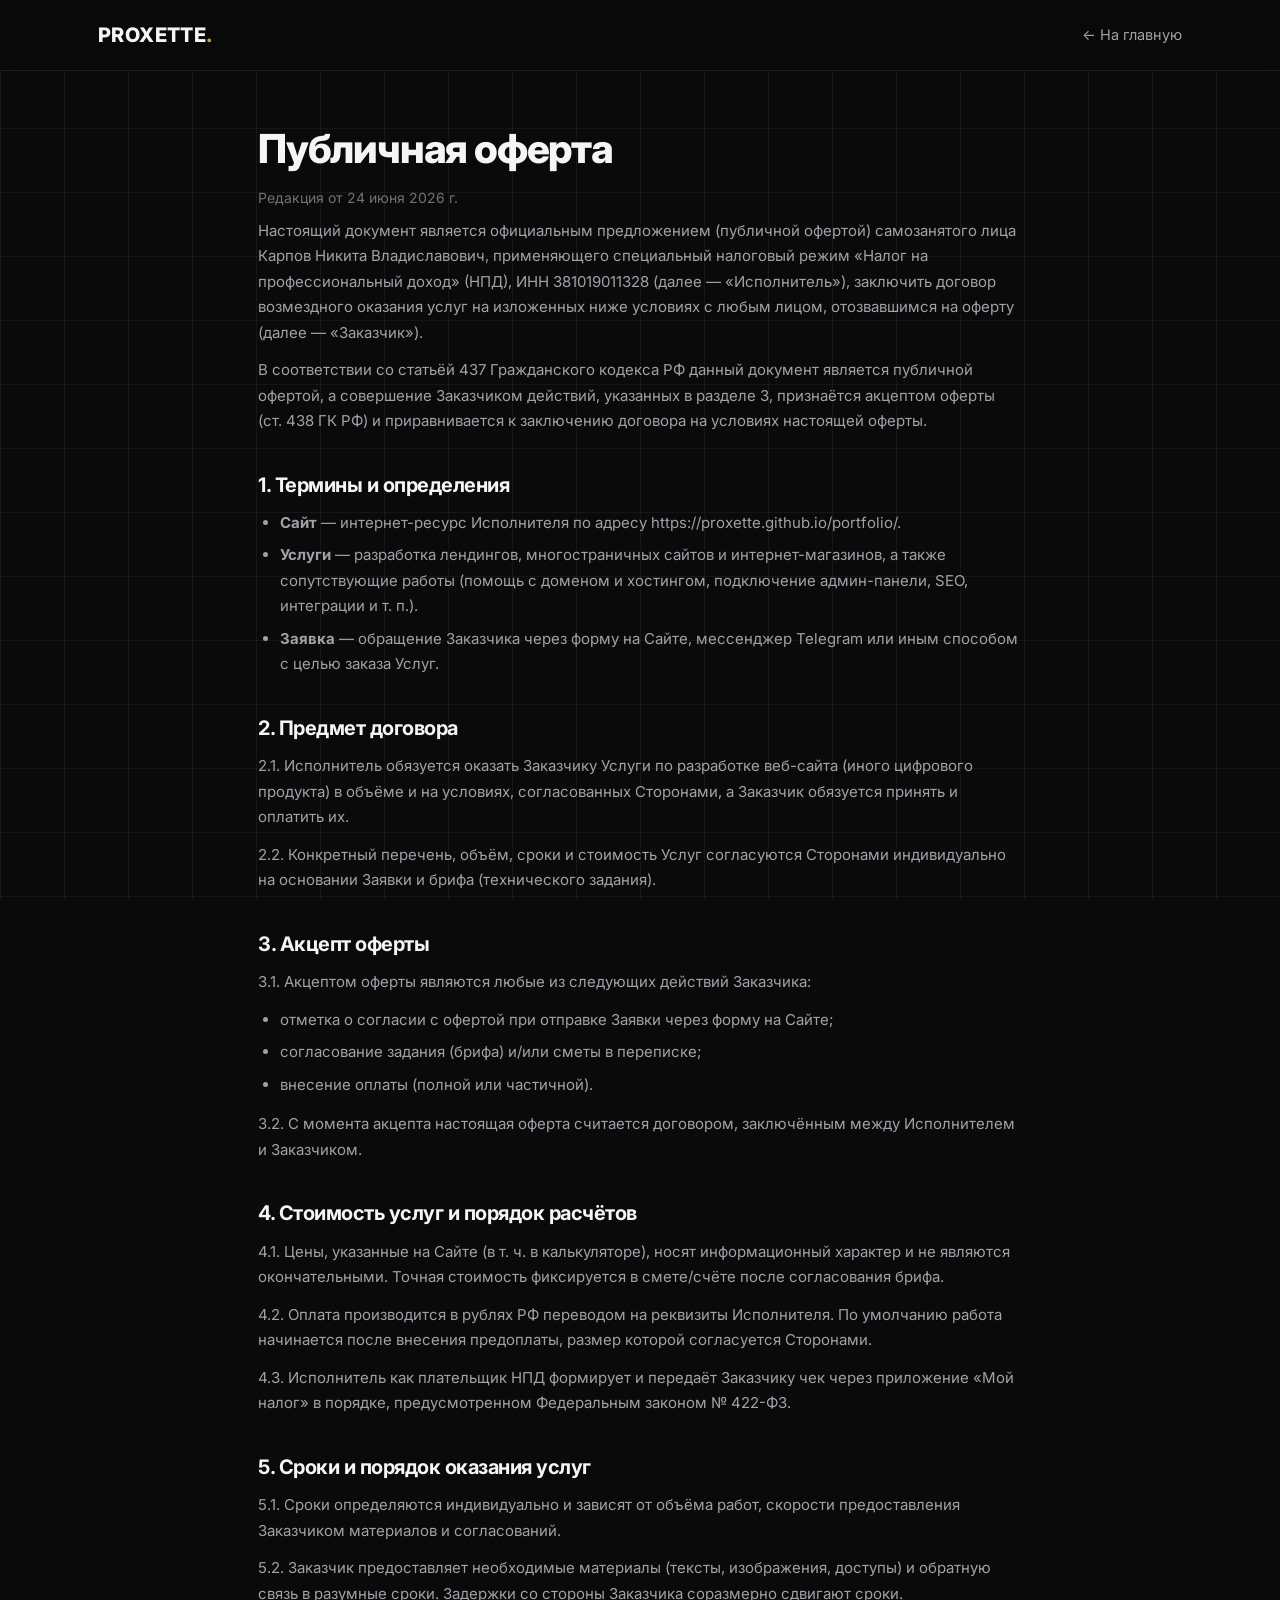
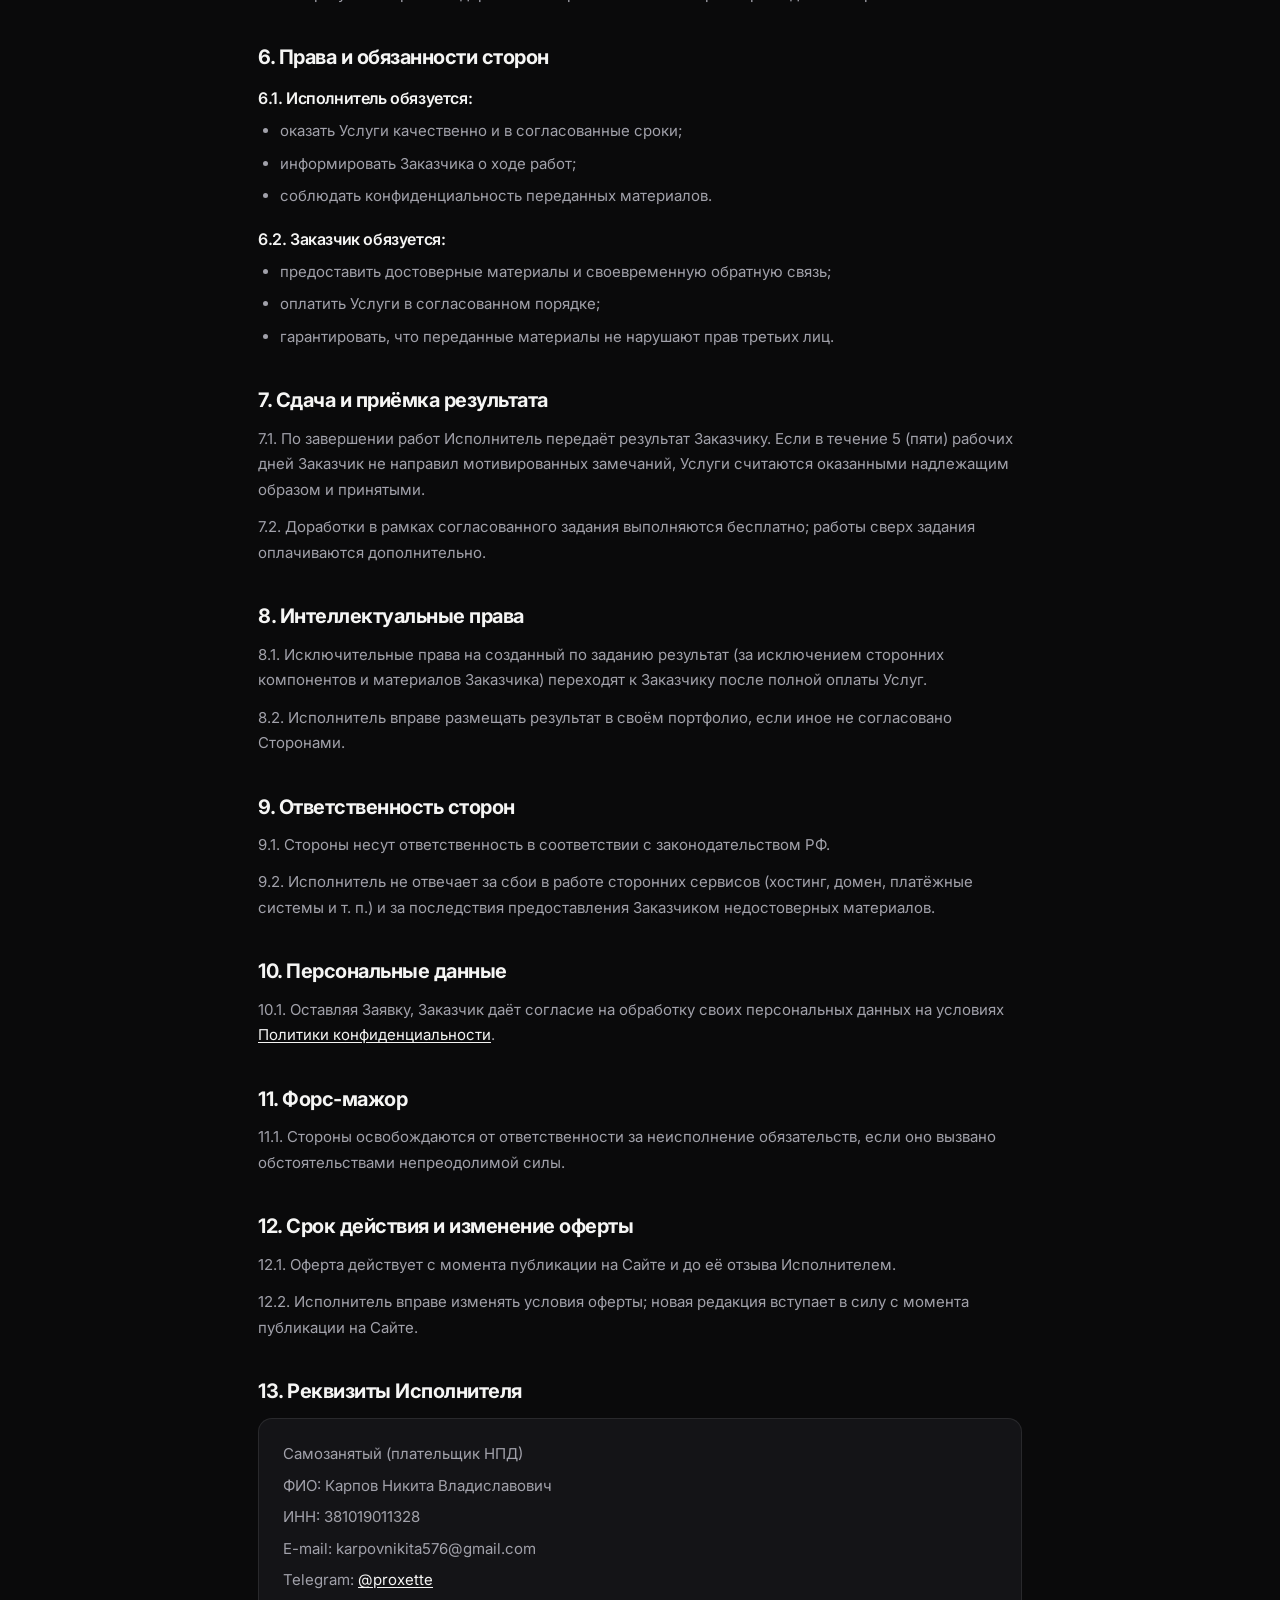
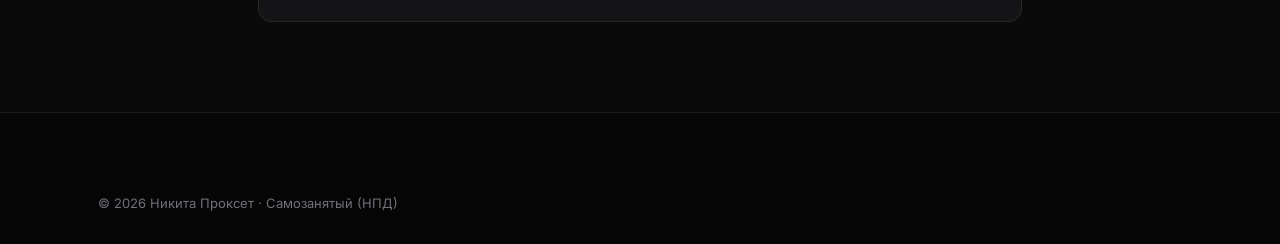
==== commit 15bd53ae: "Убрал служебные плашки-напоминания с юридических страниц Это были заметки владельцу (Роскомнадзор / " ====
--- a/offer.html
+++ b/offer.html
@@ -9,7 +9,7 @@
   <link rel="preconnect" href="https://fonts.googleapis.com" />
   <link rel="preconnect" href="https://fonts.gstatic.com" crossorigin />
   <link href="https://fonts.googleapis.com/css2?family=Inter:wght@400;500;600;700;800;900&display=swap" rel="stylesheet" />
-  <link rel="stylesheet" href="styles.css" />
+  <link rel="stylesheet" href="styles.css?v=3" />
 </head>
 <body>
   <header class="legal-header">
@@ -23,10 +23,6 @@
     <div class="container">
       <h1>Публичная оферта</h1>
       <p class="updated">Редакция от 24 июня 2026 г.</p>
-
-      <div class="tip-callout">
-        <p>📌 Документ является типовым шаблоном. При необходимости адаптируйте формулировки под свои условия или проконсультируйтесь с юристом.</p>
-      </div>
 
       <p>Настоящий документ является официальным предложением (публичной офертой) самозанятого лица Карпов Никита Владиславович, применяющего специальный налоговый режим «Налог на профессиональный доход» (НПД), ИНН 381019011328 (далее — «Исполнитель»), заключить договор возмездного оказания услуг на изложенных ниже условиях с любым лицом, отозвавшимся на оферту (далее — «Заказчик»).</p>
       <p>В соответствии со статьёй 437 Гражданского кодекса РФ данный документ является публичной офертой, а совершение Заказчиком действий, указанных в разделе 3, признаётся акцептом оферты (ст. 438 ГК РФ) и приравнивается к заключению договора на условиях настоящей оферты.</p>
@@ -110,6 +106,6 @@
   <footer class="site-footer">
     <div class="container footer-bottom">© <span id="year"></span> Никита Проксет · Самозанятый (НПД)</div>
   </footer>
-  <script src="script.js"></script>
+  <script src="script.js?v=2"></script>
 </body>
 </html>
--- a/styles.css
+++ b/styles.css
@@ -348,7 +348,7 @@
 /* ========== CONSENT CHECKBOX (форма) ========== */
 .consent { display: flex; align-items: flex-start; gap: 11px; cursor: pointer; font-size: 13px; color: var(--muted); line-height: 1.5; margin-top: 4px; }
 .consent input { position: absolute; opacity: 0; }
-.consent > span { width: 19px; height: 19px; border-radius: 5px; border: 1.5px solid var(--line-2); flex: none; display: grid; place-items: center; margin-top: 1px; transition: .15s; }
+.consent input + span { width: 19px; height: 19px; border-radius: 5px; border: 1.5px solid var(--line-2); flex: none; display: grid; place-items: center; margin-top: 1px; transition: .15s; }
 .consent input:checked + span { background: var(--accent); border-color: var(--accent); }
 .consent input:checked + span::after { content: "✓"; color: #0a0a0b; font-size: 12px; font-weight: 700; }
 .consent a { color: var(--ink); text-decoration: underline; text-underline-offset: 2px; }
@@ -376,8 +376,6 @@
 .legal .ph { color: var(--accent); background: var(--accent-soft); padding: 1px 7px; border-radius: 5px; font-weight: 600; white-space: nowrap; }
 .legal .req-box { background: var(--surface); border: 1px solid var(--line); border-radius: var(--radius); padding: 22px 24px; margin-top: 16px; }
 .legal .req-box p { margin-bottom: 6px; }
-.legal .tip-callout { background: var(--surface); border: 1px solid var(--line-2); border-left: 3px solid var(--accent); border-radius: 10px; padding: 16px 18px; margin: 0 0 32px; }
-.legal .tip-callout p { margin: 0; font-size: 14px; }
 
 /* ========== RESPONSIVE ========== */
 @media (max-width: 980px) {
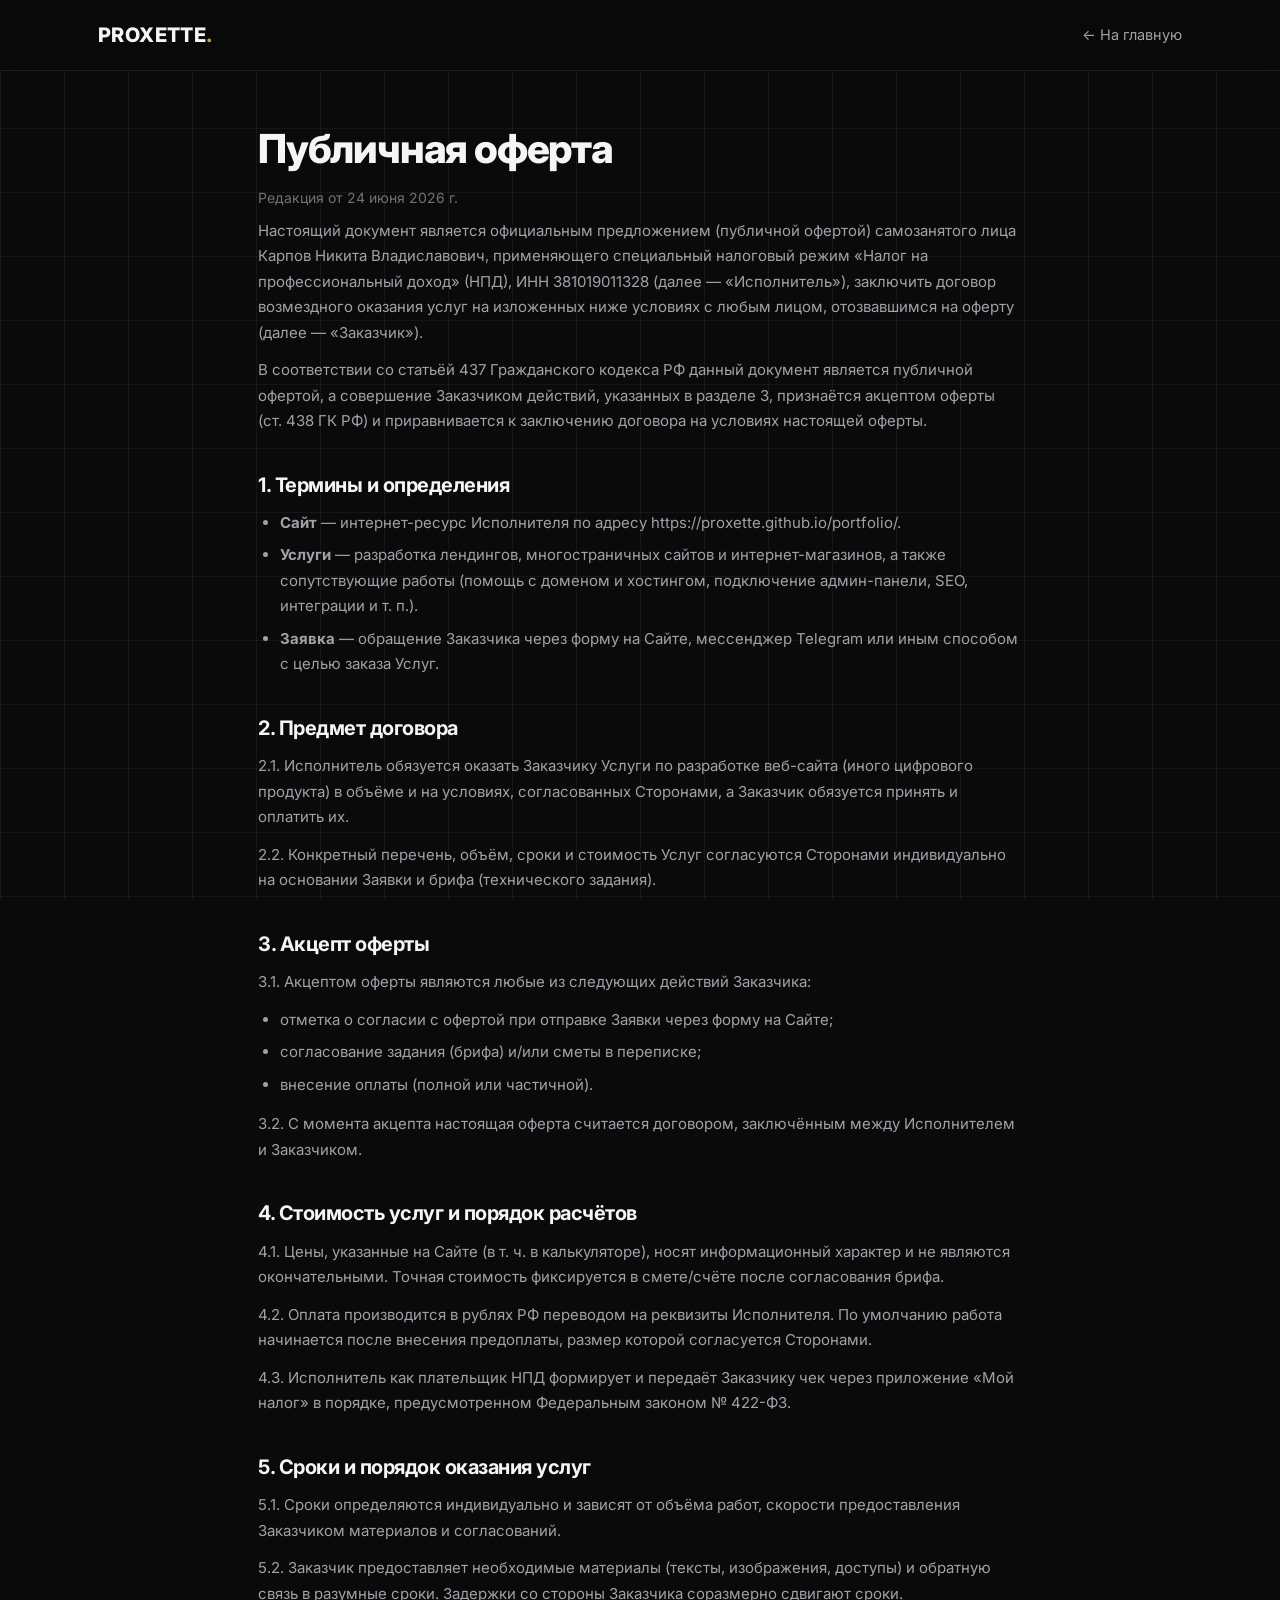
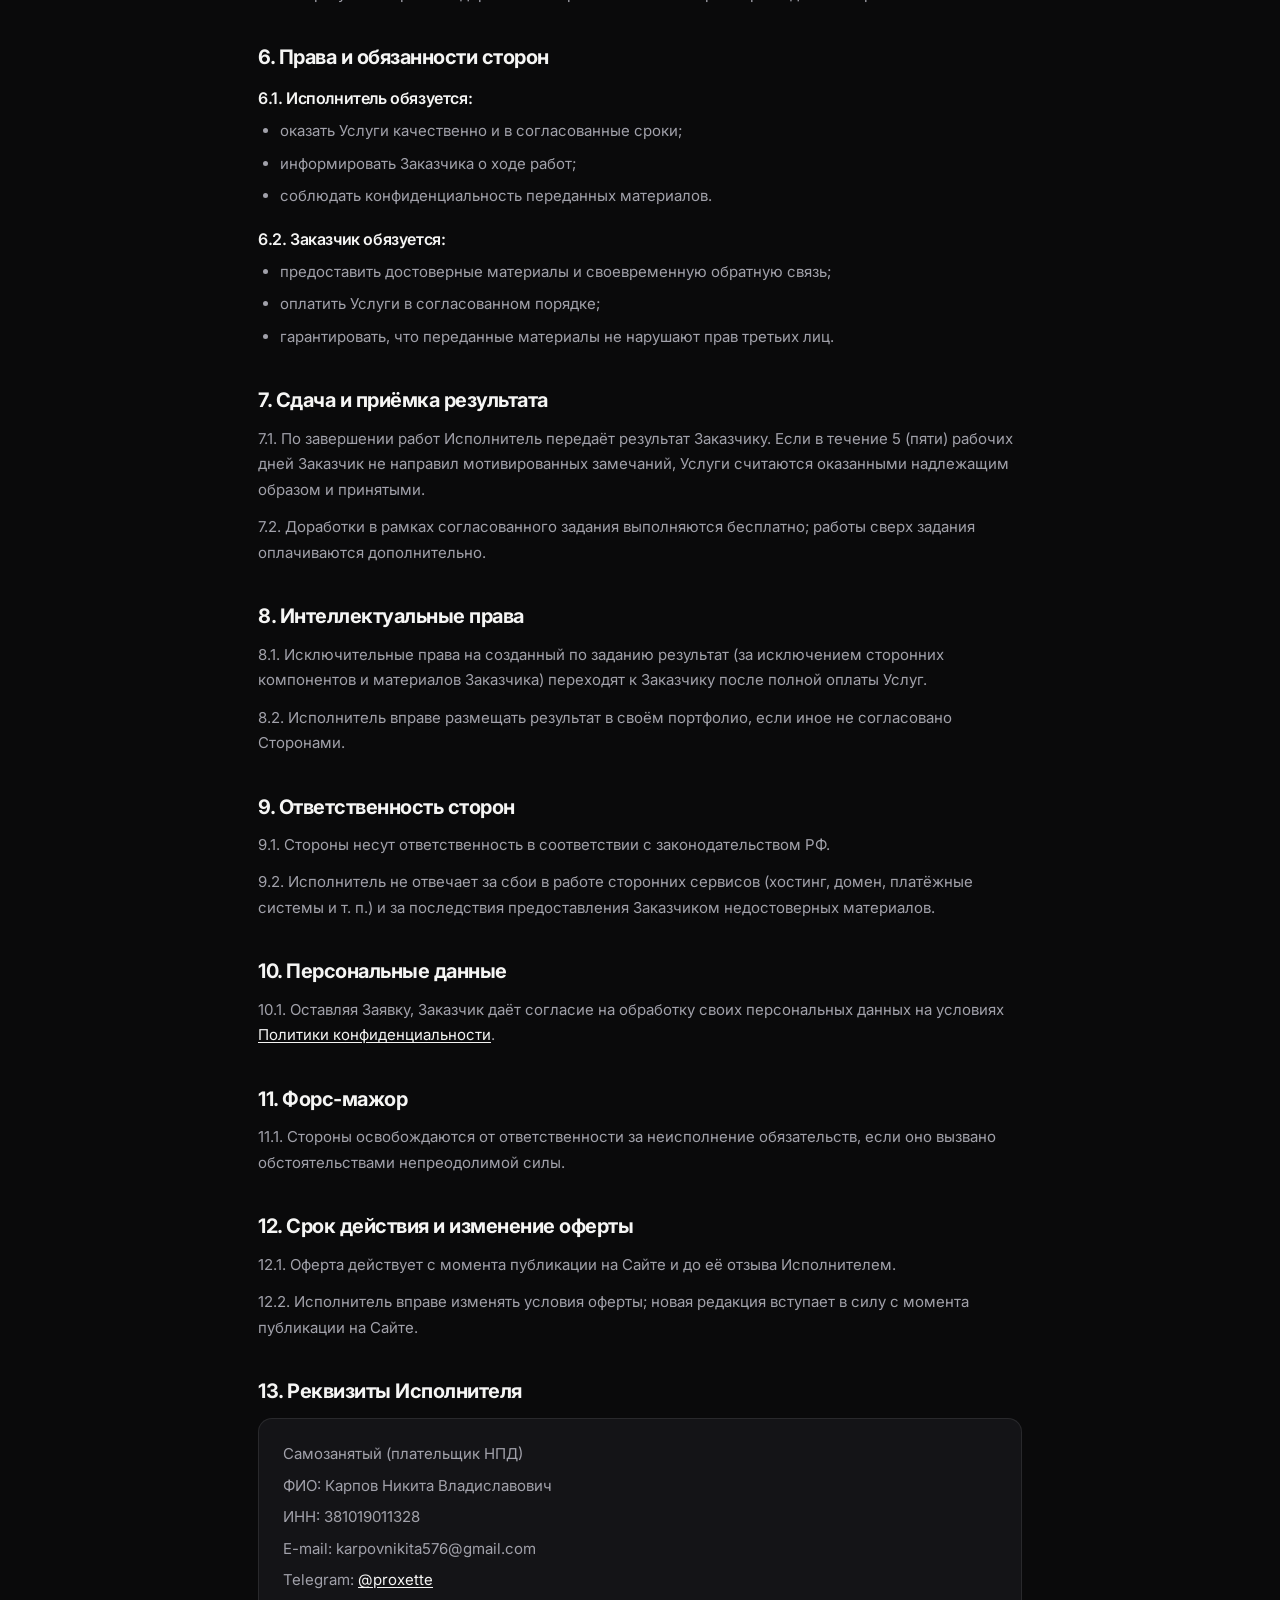
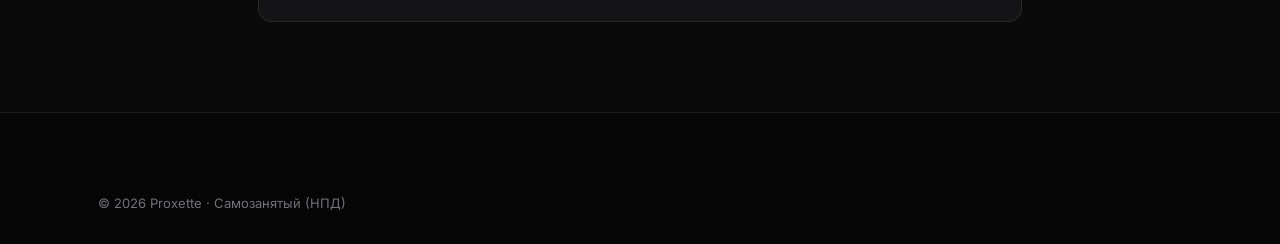
==== commit 07921227: "Бренд: «Никита Проксет» → «Proxette» по всему сайту Заменено имя бренда в hero, title/meta, футере и" ====
--- a/offer.html
+++ b/offer.html
@@ -3,7 +3,7 @@
 <head>
   <meta charset="UTF-8" />
   <meta name="viewport" content="width=device-width, initial-scale=1.0" />
-  <title>Публичная оферта — Никита Проксет</title>
+  <title>Публичная оферта — Proxette</title>
   <meta name="description" content="Публичная оферта на оказание услуг по разработке сайтов и лендингов." />
   <meta name="robots" content="noindex" />
   <link rel="preconnect" href="https://fonts.googleapis.com" />
@@ -104,7 +104,7 @@
   </main>
 
   <footer class="site-footer">
-    <div class="container footer-bottom">© <span id="year"></span> Никита Проксет · Самозанятый (НПД)</div>
+    <div class="container footer-bottom">© <span id="year"></span> Proxette · Самозанятый (НПД)</div>
   </footer>
   <script src="script.js?v=2"></script>
 </body>
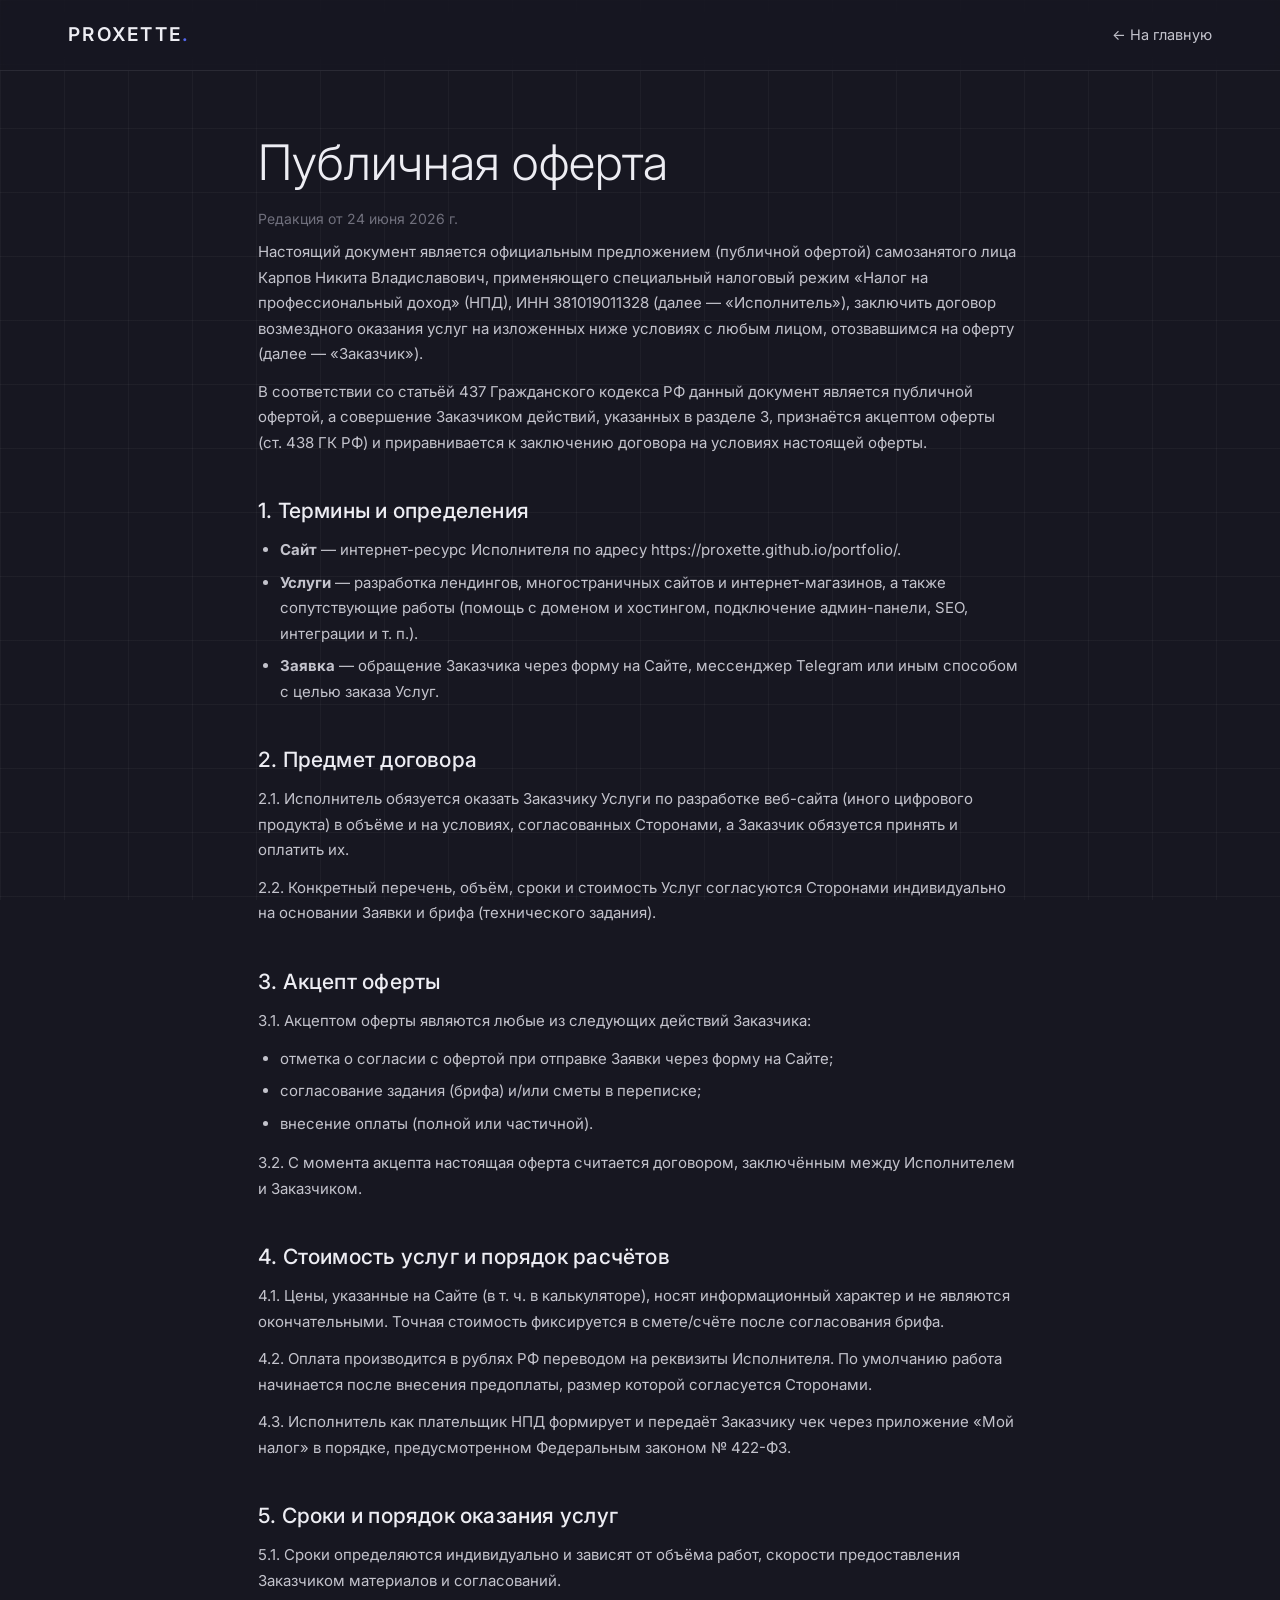
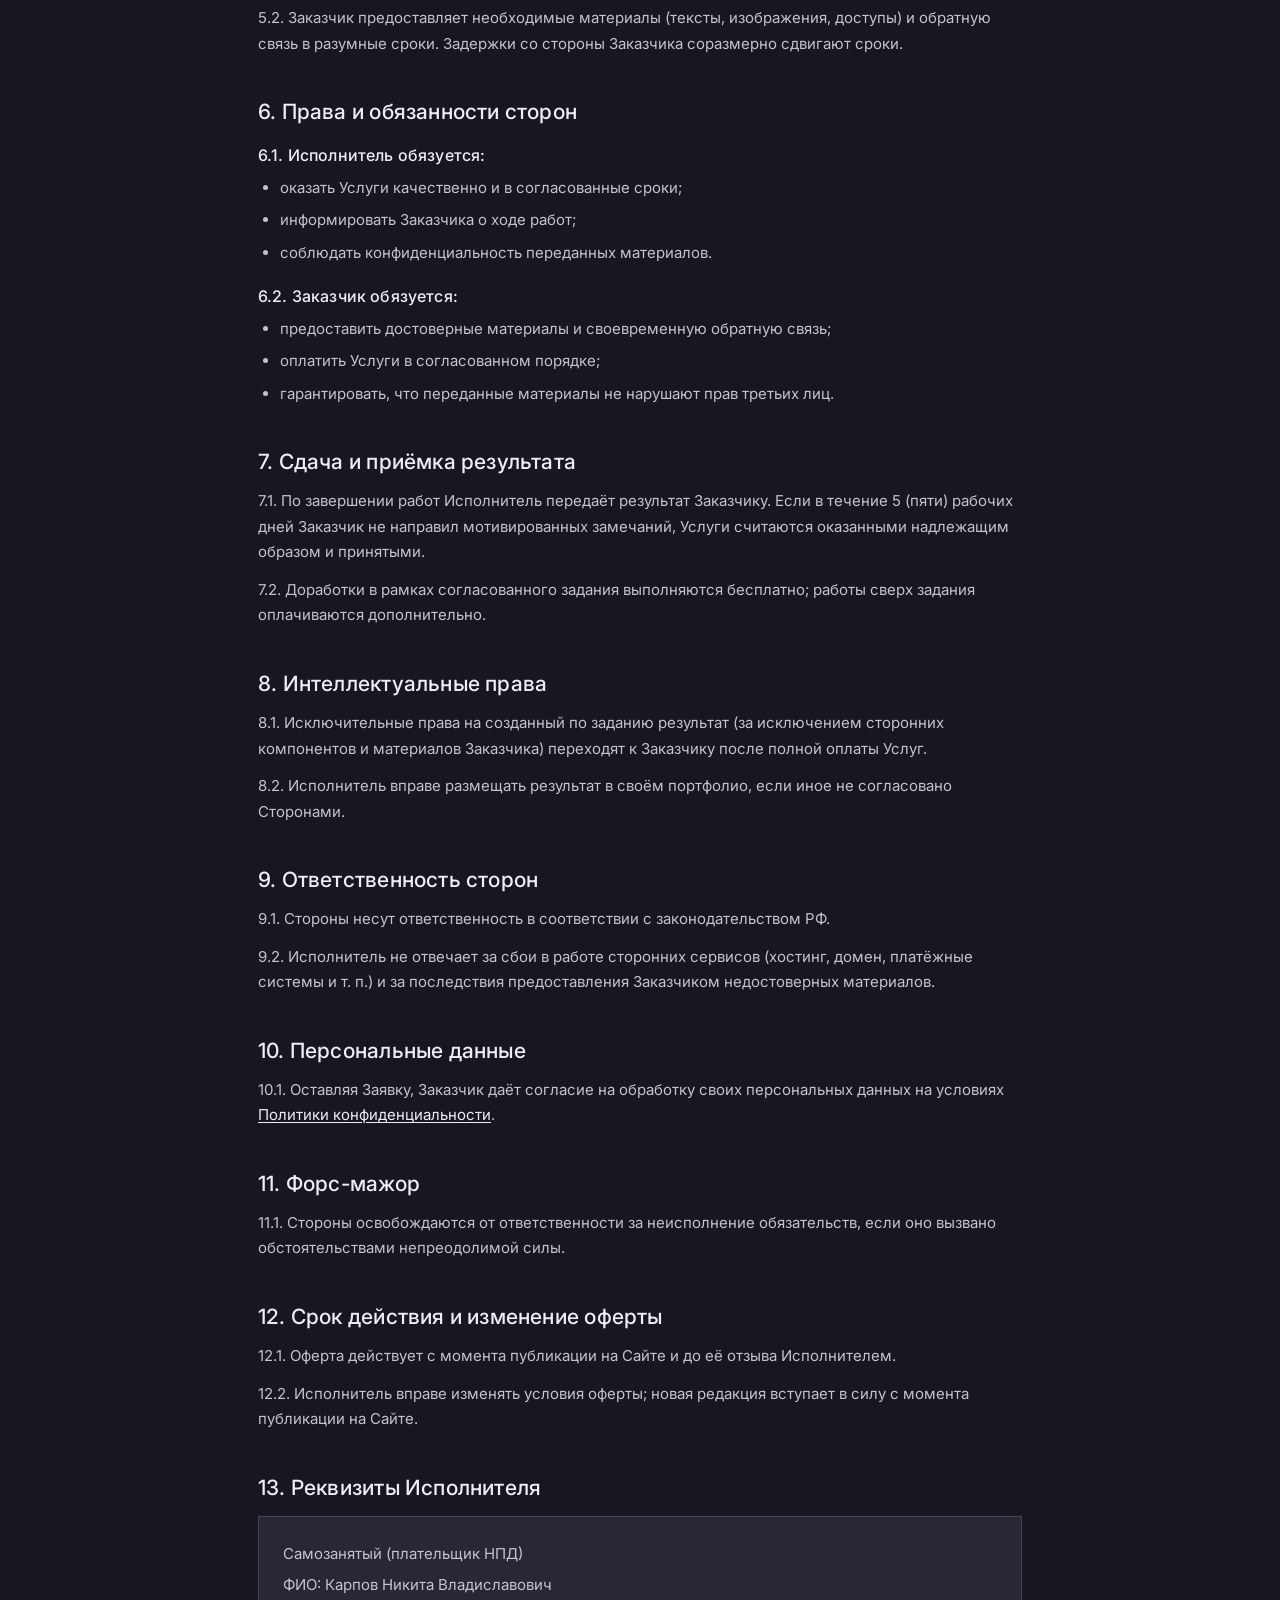
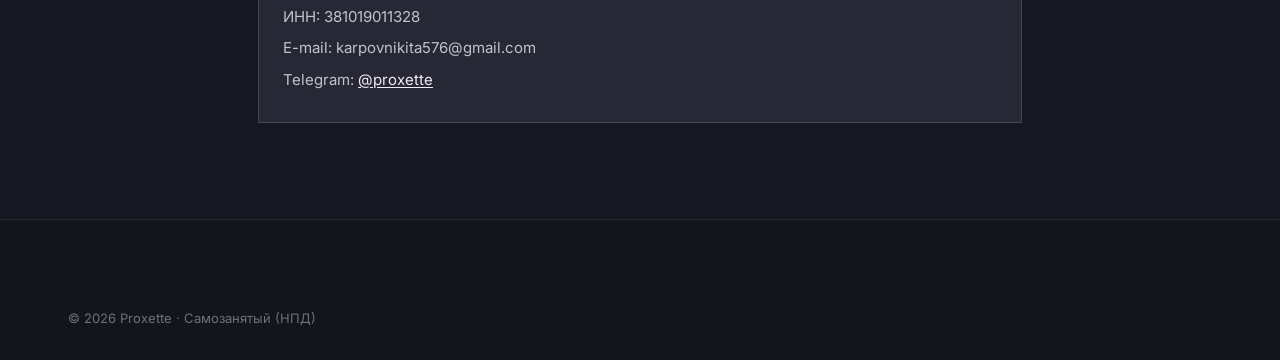
==== commit 024e93ff: "Редизайн по Mercury + убраны подписи секций + крупнее плитки работ - Палитра Mercury: Deep Space #17" ====
--- a/offer.html
+++ b/offer.html
@@ -8,8 +8,8 @@
   <meta name="robots" content="noindex" />
   <link rel="preconnect" href="https://fonts.googleapis.com" />
   <link rel="preconnect" href="https://fonts.gstatic.com" crossorigin />
-  <link href="https://fonts.googleapis.com/css2?family=Inter:wght@400;500;600;700;800;900&display=swap" rel="stylesheet" />
-  <link rel="stylesheet" href="styles.css?v=3" />
+  <link href="https://fonts.googleapis.com/css2?family=Inter:wght@300..900&display=swap" rel="stylesheet" />
+  <link rel="stylesheet" href="styles.css?v=4" />
 </head>
 <body>
   <header class="legal-header">
--- a/styles.css
+++ b/styles.css
@@ -1,23 +1,25 @@
-/* ========== TOKENS ========== */
+/* ========== TOKENS — Mercury (Mountain Top Command Center) ========== */
 :root {
-  --bg:         #0a0a0b;   /* page */
-  --bg-2:       #0d0d0f;   /* alt sections */
-  --surface:    #141417;   /* cards */
-  --surface-2:  #1b1b1f;   /* inputs / elevated */
-  --ink:        #f5f5f4;   /* primary text */
-  --muted:      #a1a1aa;   /* secondary */
-  --faint:      #71717a;   /* tertiary */
-  --line:       rgba(255,255,255,.09);
-  --line-2:     rgba(255,255,255,.16);
-  --accent:     #c4a35a;   /* restrained champagne gold */
-  --accent-soft:rgba(196,163,90,.14);
-  --tg:         #ffffff;
-  --radius:     14px;
-  --radius-sm:  10px;
-  --radius-btn: 9px;
-  --shadow:     0 18px 50px -24px rgba(0,0,0,.8);
-  --shadow-lg:  0 40px 90px -36px rgba(0,0,0,.9);
-  --maxw:       1140px;
+  --bg:         #171721;   /* Deep Space — page base / abyss */
+  --bg-2:       #1e1e2a;   /* Midnight Slate — sections */
+  --surface:    #272735;   /* Graphite — cards / interactive */
+  --surface-2:  #1e1e2a;   /* darker wells / inputs */
+  --ink:        #ededf3;   /* Starlight — primary text */
+  --muted:      #c3c3cc;   /* Silver — secondary text */
+  --faint:      #70707d;   /* Lead — borders, tertiary */
+  --line:       rgba(112,112,125,.22);
+  --line-2:     rgba(112,112,125,.42);
+  --accent:     #5266eb;   /* Mercury Blue — CTAs & interactive states only */
+  --accent-hov: #6373ef;
+  --accent-soft:rgba(82,102,235,.16);
+  --ghost:      rgba(205,221,255,.10); /* Ghost Blue translucent */
+  --ghost-hov:  rgba(205,221,255,.20);
+  --radius:     0px;       /* cards — sharp */
+  --radius-sm:  4px;       /* containers / inputs / tooltips */
+  --radius-btn: 999px;     /* pills */
+  --shadow:     none;
+  --shadow-lg:  0 24px 70px -32px rgba(0,0,0,.7);
+  --maxw:       1200px;
   --font:       'Inter', system-ui, -apple-system, 'Segoe UI', Roboto, sans-serif;
 }
 
@@ -28,11 +30,11 @@
   font-family: var(--font);
   color: var(--ink);
   background: transparent;
-  line-height: 1.6;
+  line-height: 1.55;
   -webkit-font-smoothing: antialiased;
   text-rendering: optimizeLegibility;
 }
-/* subtle fixed grid backdrop behind all content — same palette, low contrast */
+/* subtle fixed grid backdrop — faint console grid, doesn't distract */
 body::before {
   content: "";
   position: fixed;
@@ -40,60 +42,53 @@
   z-index: -1;
   pointer-events: none;
   background-image:
-    linear-gradient(rgba(255,255,255,.05) 1px, transparent 1px),
-    linear-gradient(90deg, rgba(255,255,255,.05) 1px, transparent 1px);
+    linear-gradient(rgba(237,237,243,.04) 1px, transparent 1px),
+    linear-gradient(90deg, rgba(237,237,243,.04) 1px, transparent 1px);
   background-size: 64px 64px;
 }
 img { max-width: 100%; display: block; }
 a { color: inherit; text-decoration: none; }
 ul, ol { list-style: none; }
-h1, h2, h3, h4 { line-height: 1.12; letter-spacing: -.025em; font-weight: 700; }
-::selection { background: var(--accent); color: #0a0a0b; }
+h1, h2, h3, h4 { line-height: 1.15; letter-spacing: .01em; font-weight: 400; }
+::selection { background: var(--accent); color: #fff; }
 
 .container { width: 100%; max-width: var(--maxw); margin: 0 auto; padding: 0 28px; }
-.container.narrow { max-width: 780px; }
-.accent { color: var(--accent); }
-
-/* eyebrow / kicker */
-.eyebrow {
-  display: inline-block; font-size: 12px; font-weight: 600;
-  letter-spacing: .22em; text-transform: uppercase; color: var(--accent);
-  margin-bottom: 16px;
-}
+.container.narrow { max-width: 800px; }
+.accent { color: var(--ink); }
 
 /* ========== BUTTONS ========== */
 .btn {
   display: inline-flex; align-items: center; justify-content: center; gap: 9px;
-  font-weight: 600; font-size: 15.5px; padding: 14px 26px;
+  font-weight: 500; font-size: 15.5px; padding: 15px 28px;
   border-radius: var(--radius-btn); border: 1px solid transparent; cursor: pointer;
-  transition: transform .15s ease, background .2s ease, border-color .2s, color .2s, opacity .2s;
-  white-space: nowrap;
+  transition: background .2s ease, color .2s ease, transform .15s ease;
+  white-space: nowrap; letter-spacing: .01em;
 }
 .btn:active { transform: translateY(1px); }
-.btn-sm { padding: 10px 18px; font-size: 14px; }
+.btn-sm { padding: 10px 22px; font-size: 14px; }
 .btn-block { width: 100%; }
-/* primary = white on black (premium, high-contrast) */
-.btn-primary { background: var(--ink); color: #0a0a0b; }
-.btn-primary:hover { background: #ffffff; }
-/* ghost = hairline outline */
-.btn-ghost { background: transparent; color: var(--ink); border-color: var(--line-2); }
-.btn-ghost:hover { border-color: var(--ink); }
-/* telegram CTA — white, with glyph */
-.btn-tg { background: var(--ink); color: #0a0a0b; }
-.btn-tg:hover { background: #ffffff; }
+/* primary = Mercury Blue, white text */
+.btn-primary { background: var(--accent); color: #fff; }
+.btn-primary:hover { background: var(--accent-hov); }
+/* ghost = translucent Ghost Blue pill */
+.btn-ghost { background: var(--ghost); color: var(--ink); }
+.btn-ghost:hover { background: var(--ghost-hov); }
+/* telegram CTA — Mercury Blue */
+.btn-tg { background: var(--accent); color: #fff; }
+.btn-tg:hover { background: var(--accent-hov); }
 
 /* ========== HEADER ========== */
 .site-header {
   position: sticky; top: 0; z-index: 50;
-  background: rgba(10,10,11,.72);
+  background: rgba(23,23,33,.72);
   backdrop-filter: saturate(160%) blur(14px);
   border-bottom: 1px solid var(--line);
 }
 .header-inner { display: flex; align-items: center; justify-content: space-between; height: 70px; gap: 16px; }
-.logo { font-weight: 800; font-size: 20px; letter-spacing: .02em; }
+.logo { font-weight: 600; font-size: 19px; letter-spacing: .12em; }
 .logo span { color: var(--accent); }
 .nav { display: flex; gap: 30px; }
-.nav a { color: var(--muted); font-weight: 500; font-size: 14.5px; transition: color .15s; }
+.nav a { color: var(--muted); font-weight: 400; font-size: 14.5px; transition: color .15s; }
 .nav a:hover { color: var(--ink); }
 .header-actions { display: flex; align-items: center; gap: 12px; }
 .burger { display: none; flex-direction: column; gap: 5px; background: none; border: 0; padding: 8px; cursor: pointer; }
@@ -101,92 +96,92 @@
 
 /* ========== HERO ========== */
 .hero {
-  padding: 92px 0 84px;
+  padding: 104px 0 96px;
   background:
-    radial-gradient(900px 460px at 88% -8%, rgba(196,163,90,.10), transparent 60%),
-    radial-gradient(700px 420px at -5% 0%, rgba(255,255,255,.05), transparent 55%);
+    radial-gradient(820px 460px at 86% -10%, rgba(82,102,235,.14), transparent 60%),
+    radial-gradient(680px 420px at -5% 0%, rgba(205,221,255,.05), transparent 55%);
   border-bottom: 1px solid var(--line);
 }
 .hero-grid { display: grid; grid-template-columns: 1.12fr .88fr; gap: 64px; align-items: center; }
 .badge {
   display: inline-flex; align-items: center; gap: 9px;
-  font-size: 13px; font-weight: 500; color: var(--muted);
-  border: 1px solid var(--line); border-radius: 999px; padding: 7px 15px;
+  font-size: 13px; font-weight: 400; color: var(--muted);
+  border: 1px solid var(--line); border-radius: 999px; padding: 7px 16px;
 }
 .badge::before {
-  content: ""; width: 7px; height: 7px; border-radius: 50%; background: #4ade80;
-  box-shadow: 0 0 0 3px rgba(74,222,128,.18);
-}
-.hero-text h1 { font-size: clamp(38px, 5.4vw, 62px); font-weight: 800; margin: 22px 0 22px; letter-spacing: -.035em; }
-.hero-text h1 .accent { color: var(--ink); position: relative; }
+  content: ""; width: 7px; height: 7px; border-radius: 50%; background: var(--accent);
+  box-shadow: 0 0 0 3px rgba(82,102,235,.22);
+}
+.hero-text h1 { font-size: clamp(40px, 6vw, 64px); font-weight: 300; margin: 24px 0 24px; letter-spacing: .005em; line-height: 1.08; }
+.hero-text h1 .accent { color: var(--ink); }
 .lead { font-size: 18px; color: var(--muted); max-width: 560px; }
-.lead strong { color: var(--ink); font-weight: 600; }
-.hero-cta { display: flex; gap: 14px; margin: 32px 0 26px; flex-wrap: wrap; }
+.lead strong { color: var(--ink); font-weight: 500; }
+.hero-cta { display: flex; gap: 14px; margin: 34px 0 28px; flex-wrap: wrap; }
 .hero-pills { display: flex; flex-wrap: wrap; gap: 10px; }
 .hero-pills li {
-  font-size: 13.5px; font-weight: 500; color: var(--muted);
-  border: 1px solid var(--line); border-radius: 999px; padding: 7px 15px;
+  font-size: 13.5px; font-weight: 400; color: var(--muted);
+  border: 1px solid var(--line); border-radius: 999px; padding: 7px 16px;
 }
 
 /* Hero photo */
 .hero-photo { position: relative; }
 .photo-frame {
-  position: relative; aspect-ratio: 4/5; border-radius: 18px; overflow: hidden;
-  background: linear-gradient(160deg, #1c1c20, #0e0e10);
-  border: 1px solid var(--line-2); box-shadow: var(--shadow-lg);
-}
-.photo-frame img { width: 100%; height: 100%; object-fit: cover; filter: grayscale(.08) contrast(1.02); }
+  position: relative; aspect-ratio: 4/5; border-radius: var(--radius); overflow: hidden;
+  background: linear-gradient(160deg, #272735, #171721);
+  border: 1px solid var(--line-2);
+}
+.photo-frame img { width: 100%; height: 100%; object-fit: cover; filter: grayscale(.06) contrast(1.02); }
 .photo-placeholder {
   position: absolute; inset: 0; display: none;
   flex-direction: column; align-items: center; justify-content: center; gap: 12px;
   color: var(--faint); text-align: center; padding: 24px;
 }
 .photo-placeholder span { font-size: 30px; opacity: .5; }
-.photo-placeholder code { color: var(--accent); font-size: 13px; }
+.photo-placeholder code { color: var(--muted); font-size: 13px; }
 .photo-frame.photo-empty .photo-placeholder { display: flex; }
 .photo-card {
   position: absolute; left: 16px; bottom: 16px; right: 16px;
   display: flex; flex-direction: column;
-  background: rgba(10,10,11,.55); backdrop-filter: blur(10px);
-  border: 1px solid var(--line-2); border-radius: 12px; padding: 13px 16px;
-}
-.photo-card strong { font-size: 15.5px; font-weight: 600; }
+  background: rgba(23,23,33,.6); backdrop-filter: blur(10px);
+  border: 1px solid var(--line-2); border-radius: var(--radius-sm); padding: 13px 16px;
+}
+.photo-card strong { font-size: 15.5px; font-weight: 500; }
 .photo-card span { font-size: 12.5px; color: var(--muted); }
 
 /* ========== SECTIONS ========== */
-.section { padding: 100px 0; }
-.section-alt { background: rgba(255,255,255,.018); }
-.section-head { max-width: 640px; margin: 0 auto 56px; text-align: center; }
-.section-head h2 { font-size: clamp(28px, 3.6vw, 42px); font-weight: 800; letter-spacing: -.03em; }
-.section-head p { color: var(--muted); margin-top: 14px; font-size: 17px; }
+.section { padding: 112px 0; }
+.section-alt { background: var(--bg-2); }
+.section-head { max-width: 660px; margin: 0 auto 64px; text-align: center; }
+.section-head h2 { font-size: clamp(30px, 4vw, 49px); font-weight: 360; letter-spacing: .01em; }
+.section-head p { color: var(--muted); margin-top: 16px; font-size: 18px; }
 
 /* ========== SERVICE CARDS ========== */
-.cards-grid { display: grid; grid-template-columns: repeat(4, 1fr); gap: 18px; }
+.cards-grid { display: grid; grid-template-columns: repeat(4, 1fr); gap: 16px; }
 .card {
   background: var(--surface); border: 1px solid var(--line); border-radius: var(--radius);
-  padding: 30px 24px; transition: transform .22s ease, border-color .22s, background .22s;
-}
-.card:hover { transform: translateY(-4px); border-color: var(--line-2); background: #17171a; }
+  padding: 32px 26px; transition: border-color .22s, background .22s;
+}
+.card:hover { border-color: var(--line-2); background: #2d2d3d; }
 .card-ico {
   width: 48px; height: 48px; display: grid; place-items: center;
-  border: 1px solid var(--line-2); border-radius: 12px; margin-bottom: 20px; color: var(--accent);
+  border: 1px solid var(--line-2); border-radius: var(--radius-sm); margin-bottom: 22px; color: var(--ink);
 }
 .card-ico svg { width: 22px; height: 22px; }
-.card h3 { font-size: 18px; margin-bottom: 9px; font-weight: 600; }
+.card h3 { font-size: 19px; margin-bottom: 10px; font-weight: 500; }
 .card p { color: var(--muted); font-size: 14.5px; }
 
 /* ========== CALCULATOR ========== */
-.calc { display: grid; grid-template-columns: 1.55fr 1fr; gap: 30px; align-items: start; }
-.calc-form { display: flex; flex-direction: column; gap: 30px; }
-.calc-block h4 { font-size: 12px; text-transform: uppercase; letter-spacing: .18em; color: var(--faint); margin-bottom: 16px; font-weight: 600; }
+.calc { display: grid; grid-template-columns: 1.55fr 1fr; gap: 32px; align-items: start; }
+.calc-form { display: flex; flex-direction: column; gap: 32px; }
+.calc-block h4 { font-size: 12px; text-transform: uppercase; letter-spacing: .18em; color: var(--faint); margin-bottom: 16px; font-weight: 500; }
 .opt-grid { display: grid; grid-template-columns: repeat(2, 1fr); gap: 12px; }
 .opt input { position: absolute; opacity: 0; }
 .opt-box {
   display: flex; flex-direction: column; gap: 4px; cursor: pointer;
-  background: var(--surface); border: 1px solid var(--line); border-radius: var(--radius-sm);
-  padding: 16px 18px; transition: border-color .15s, background .15s; height: 100%;
-}
-.opt-box b { font-size: 16px; font-weight: 600; }
+  background: var(--surface); border: 1px solid var(--line); border-radius: var(--radius);
+  padding: 18px 20px; transition: border-color .15s, background .15s; height: 100%;
+}
+.opt-box b { font-size: 16px; font-weight: 500; }
 .opt-box small { font-size: 13px; color: var(--muted); }
 .opt input:checked + .opt-box { border-color: var(--accent); background: var(--accent-soft); }
 .opt input:focus-visible + .opt-box { border-color: var(--accent); }
@@ -194,18 +189,18 @@
 .opt-list { display: flex; flex-direction: column; gap: 10px; }
 .check {
   display: flex; align-items: center; gap: 13px; cursor: pointer;
-  background: var(--surface); border: 1px solid var(--line); border-radius: var(--radius-sm);
-  padding: 14px 17px; font-size: 14.5px; color: var(--ink); transition: border-color .15s, background .15s;
+  background: var(--surface); border: 1px solid var(--line); border-radius: var(--radius);
+  padding: 15px 18px; font-size: 14.5px; color: var(--ink); transition: border-color .15s, background .15s;
 }
 .check:hover { border-color: var(--line-2); }
 .check input { position: absolute; opacity: 0; }
 .check span {
-  width: 20px; height: 20px; border-radius: 6px; border: 1.5px solid var(--line-2);
+  width: 20px; height: 20px; border-radius: 3px; border: 1.5px solid var(--line-2);
   flex: none; display: grid; place-items: center; transition: .15s;
 }
 .check input:checked + span { background: var(--accent); border-color: var(--accent); }
-.check input:checked + span::after { content: "✓"; color: #0a0a0b; font-size: 13px; font-weight: 700; }
-.check em { margin-left: auto; font-style: normal; font-weight: 600; color: var(--accent); }
+.check input:checked + span::after { content: "✓"; color: #fff; font-size: 13px; font-weight: 700; }
+.check em { margin-left: auto; font-style: normal; font-weight: 500; color: var(--ink); }
 .check-wide { width: 100%; }
 
 /* info icon + tooltip */
@@ -216,13 +211,13 @@
   display: inline-grid; place-items: center; cursor: help; position: relative;
   font-family: var(--font); transition: border-color .15s, color .15s; padding: 0;
 }
-.info:hover, .info:focus-visible { border-color: var(--accent); color: var(--accent); outline: none; }
-/* floating tooltip — positioned by JS and clamped to the viewport (overflow-safe on mobile) */
+.info:hover, .info:focus-visible { border-color: var(--ink); color: var(--ink); outline: none; }
+/* floating tooltip — positioned by JS, clamped to the viewport */
 .tip {
   position: fixed; z-index: 200;
   width: max-content; max-width: min(280px, calc(100vw - 24px));
-  background: var(--surface-2); color: var(--ink);
-  border: 1px solid var(--line-2); border-radius: 10px; padding: 11px 13px;
+  background: var(--surface); color: var(--ink);
+  border: 1px solid var(--line-2); border-radius: var(--radius-sm); padding: 11px 13px;
   font-size: 12.5px; line-height: 1.5; text-align: left;
   box-shadow: var(--shadow-lg); pointer-events: none;
   display: none; opacity: 0; transform: translateY(4px);
@@ -232,21 +227,20 @@
 
 .calc-result {
   position: sticky; top: 92px;
-  background: linear-gradient(180deg, #17171b, #0f0f12);
-  border: 1px solid var(--line-2); border-radius: var(--radius); padding: 30px 26px;
-  box-shadow: var(--shadow);
-}
-.calc-result-label { color: var(--faint); font-size: 12px; text-transform: uppercase; letter-spacing: .16em; font-weight: 600; }
-.calc-price { font-size: 44px; font-weight: 800; letter-spacing: -.03em; margin: 8px 0 14px; }
-.calc-price span { color: var(--accent); }
+  background: var(--surface);
+  border: 1px solid var(--line-2); border-radius: var(--radius); padding: 32px 28px;
+}
+.calc-result-label { color: var(--faint); font-size: 12px; text-transform: uppercase; letter-spacing: .16em; font-weight: 500; }
+.calc-price { font-size: 49px; font-weight: 300; letter-spacing: .01em; margin: 10px 0 16px; }
+.calc-price span { color: var(--ink); }
 .calc-note { color: var(--muted); font-size: 13px; line-height: 1.55; }
-.calc-summary { margin: 18px 0; display: flex; flex-direction: column; gap: 8px; }
-.calc-summary li { font-size: 13.5px; color: var(--muted); display: flex; justify-content: space-between; gap: 12px; border-bottom: 1px solid var(--line); padding-bottom: 7px; }
-.calc-summary li b { color: var(--ink); font-weight: 600; }
-.calc-result .btn { margin-top: 10px; }
+.calc-summary { margin: 20px 0; display: flex; flex-direction: column; gap: 8px; }
+.calc-summary li { font-size: 13.5px; color: var(--muted); display: flex; justify-content: space-between; gap: 12px; border-bottom: 1px solid var(--line); padding-bottom: 8px; }
+.calc-summary li b { color: var(--ink); font-weight: 500; }
+.calc-result .btn { margin-top: 12px; }
 
 /* ========== WORKS ========== */
-.works-grid { display: grid; grid-template-columns: repeat(auto-fill, minmax(330px, 1fr)); gap: 24px; }
+.works-grid { display: grid; grid-template-columns: repeat(auto-fill, minmax(440px, 1fr)); gap: 28px; }
 .work-card {
   border: 1px solid var(--line); border-radius: var(--radius); overflow: hidden; background: var(--surface);
   transition: transform .24s ease, border-color .24s ease;
@@ -254,63 +248,63 @@
 .work-card:hover { transform: translateY(-6px); border-color: var(--line-2); }
 .work-link { display: block; }
 .browser-bar {
-  display: flex; align-items: center; gap: 7px; padding: 10px 14px;
+  display: flex; align-items: center; gap: 7px; padding: 11px 16px;
   background: var(--surface-2); border-bottom: 1px solid var(--line);
 }
-.browser-bar i { width: 8px; height: 8px; border-radius: 50%; background: rgba(255,255,255,.16); display: inline-block; }
+.browser-bar i { width: 8px; height: 8px; border-radius: 50%; background: rgba(237,237,243,.18); display: inline-block; }
 .browser-bar .url {
-  margin-left: 8px; font-size: 11.5px; color: var(--faint);
-  background: rgba(255,255,255,.04); border: 1px solid var(--line); border-radius: 6px; padding: 3px 11px; flex: 1;
+  margin-left: 8px; font-size: 12px; color: var(--faint);
+  background: rgba(237,237,243,.04); border: 1px solid var(--line); border-radius: 999px; padding: 4px 12px; flex: 1;
   white-space: nowrap; overflow: hidden; text-overflow: ellipsis;
 }
-.work-frame { position: relative; width: 100%; aspect-ratio: 16/10; overflow: hidden; background: #0e0e10; }
+.work-frame { position: relative; width: 100%; aspect-ratio: 16/10; overflow: hidden; background: var(--bg); }
 .work-frame iframe {
   position: absolute; top: 0; left: 0; width: 250%; height: 250%; border: 0;
   transform: scale(.4); transform-origin: 0 0; pointer-events: none;
 }
 .work-frame::after { content: ""; position: absolute; inset: 0; }
-.work-meta { display: flex; align-items: center; justify-content: space-between; gap: 12px; padding: 18px 20px; }
-.work-meta h3 { font-size: 16.5px; font-weight: 600; }
-.work-tag { font-size: 13px; color: var(--muted); margin-top: 2px; }
+.work-meta { display: flex; align-items: center; justify-content: space-between; gap: 12px; padding: 22px 24px; }
+.work-meta h3 { font-size: 19px; font-weight: 500; }
+.work-tag { font-size: 14px; color: var(--muted); margin-top: 3px; }
 .work-arrow { color: var(--faint); transition: transform .2s, color .2s; flex: none; }
-.work-card:hover .work-arrow { color: var(--accent); transform: translate(3px, -3px); }
+.work-card:hover .work-arrow { color: var(--ink); transform: translate(3px, -3px); }
 
 /* ========== PROCESS / STEPS ========== */
-.steps { display: grid; grid-template-columns: repeat(4, 1fr); gap: 18px; }
-.steps li { background: var(--surface); border: 1px solid var(--line); border-radius: var(--radius); padding: 28px 24px; }
+.steps { display: grid; grid-template-columns: repeat(4, 1fr); gap: 16px; }
+.steps li { background: var(--surface); border: 1px solid var(--line); border-radius: var(--radius); padding: 30px 26px; }
 .step-n {
-  display: grid; place-items: center; width: 42px; height: 42px; border-radius: 11px;
-  border: 1px solid var(--accent); color: var(--accent); font-weight: 700; font-size: 17px; margin-bottom: 18px;
-}
-.steps h3 { font-size: 17px; margin-bottom: 7px; font-weight: 600; }
+  display: grid; place-items: center; width: 44px; height: 44px; border-radius: var(--radius);
+  border: 1px solid var(--line-2); color: var(--ink); font-weight: 400; font-size: 18px; margin-bottom: 20px;
+}
+.steps h3 { font-size: 18px; margin-bottom: 8px; font-weight: 500; }
 .steps p { color: var(--muted); font-size: 14.5px; }
 
 /* ========== FAQ ========== */
 .faq { display: flex; flex-direction: column; gap: 12px; }
 .faq details {
-  background: var(--surface); border: 1px solid var(--line); border-radius: var(--radius-sm); padding: 4px 22px;
+  background: var(--surface); border: 1px solid var(--line); border-radius: var(--radius); padding: 4px 24px;
   transition: border-color .15s;
 }
 .faq details[open] { border-color: var(--line-2); }
 .faq summary {
-  cursor: pointer; font-weight: 600; padding: 18px 0; list-style: none;
+  cursor: pointer; font-weight: 500; padding: 20px 0; list-style: none;
   display: flex; justify-content: space-between; align-items: center; gap: 16px;
 }
 .faq summary::-webkit-details-marker { display: none; }
-.faq summary::after { content: "+"; font-size: 22px; color: var(--accent); font-weight: 300; line-height: 1; }
+.faq summary::after { content: "+"; font-size: 22px; color: var(--muted); font-weight: 300; line-height: 1; }
 .faq details[open] summary::after { content: "–"; }
-.faq p { color: var(--muted); padding: 0 0 18px; }
+.faq p { color: var(--muted); padding: 0 0 20px; }
 
 /* ========== CONTACT / BRIEF ========== */
-.section-dark { background: rgba(255,255,255,.012); }
+.section-dark { background: var(--bg-2); }
 .brief {
   display: flex; flex-direction: column; gap: 16px;
-  background: var(--surface); border: 1px solid var(--line); border-radius: var(--radius);
-  padding: 34px;
+  background: var(--surface); border: 1px solid var(--line-2); border-radius: var(--radius);
+  padding: 36px;
 }
 .field { display: flex; flex-direction: column; gap: 8px; }
 .field-row { display: grid; grid-template-columns: repeat(3, 1fr); gap: 16px; }
-.field label { font-size: 13.5px; font-weight: 500; color: var(--muted); }
+.field label { font-size: 13.5px; font-weight: 400; color: var(--muted); }
 .req { color: var(--accent); }
 .field input, .field select, .field textarea {
   font-family: inherit; font-size: 15px; color: var(--ink);
@@ -321,13 +315,13 @@
 .field input:focus, .field select:focus, .field textarea:focus {
   outline: none; border-color: var(--accent);
 }
-.field select option { color: #0a0a0b; }
+.field select option { color: #1e1e2a; }
 .field textarea { resize: vertical; }
 .brief .btn-tg { margin-top: 10px; }
 .brief-hint { text-align: center; font-size: 13px; color: var(--faint); }
 
 /* ========== FOOTER ========== */
-.site-footer { background: #060607; color: var(--muted); padding: 56px 0 30px; border-top: 1px solid var(--line); }
+.site-footer { background: #14141c; color: var(--muted); padding: 64px 0 32px; border-top: 1px solid var(--line); }
 .footer-inner { display: flex; justify-content: space-between; gap: 28px; flex-wrap: wrap; padding-bottom: 28px; border-bottom: 1px solid var(--line); }
 .footer-tag { color: var(--faint); font-size: 14px; margin-top: 10px; max-width: 300px; }
 .footer-links { display: flex; flex-wrap: wrap; gap: 24px; align-items: center; }
@@ -338,9 +332,9 @@
 /* ========== TOAST ========== */
 .toast {
   position: fixed; left: 50%; bottom: 30px; transform: translateX(-50%) translateY(20px);
-  background: var(--surface-2); color: var(--ink); padding: 14px 22px; border-radius: 11px;
+  background: var(--surface); color: var(--ink); padding: 14px 22px; border-radius: var(--radius-sm);
   border: 1px solid var(--line-2); box-shadow: var(--shadow-lg);
-  font-size: 14.5px; font-weight: 500;
+  font-size: 14.5px; font-weight: 400;
   opacity: 0; pointer-events: none; transition: .3s ease; z-index: 100; max-width: 90vw; text-align: center;
 }
 .toast.show { opacity: 1; transform: translateX(-50%) translateY(0); }
@@ -348,33 +342,32 @@
 /* ========== CONSENT CHECKBOX (форма) ========== */
 .consent { display: flex; align-items: flex-start; gap: 11px; cursor: pointer; font-size: 13px; color: var(--muted); line-height: 1.5; margin-top: 4px; }
 .consent input { position: absolute; opacity: 0; }
-.consent input + span { width: 19px; height: 19px; border-radius: 5px; border: 1.5px solid var(--line-2); flex: none; display: grid; place-items: center; margin-top: 1px; transition: .15s; }
+.consent input + span { width: 19px; height: 19px; border-radius: 3px; border: 1.5px solid var(--line-2); flex: none; display: grid; place-items: center; margin-top: 1px; transition: .15s; }
 .consent input:checked + span { background: var(--accent); border-color: var(--accent); }
-.consent input:checked + span::after { content: "✓"; color: #0a0a0b; font-size: 12px; font-weight: 700; }
+.consent input:checked + span::after { content: "✓"; color: #fff; font-size: 12px; font-weight: 700; }
 .consent a { color: var(--ink); text-decoration: underline; text-underline-offset: 2px; }
-.consent a:hover { color: var(--accent); }
+.consent a:hover { color: var(--muted); }
 
 /* ========== LEGAL PAGES (оферта, политика) ========== */
-.legal-header { border-bottom: 1px solid var(--line); position: sticky; top: 0; z-index: 50; background: rgba(10,10,11,.72); backdrop-filter: saturate(160%) blur(14px); }
+.legal-header { border-bottom: 1px solid var(--line); position: sticky; top: 0; z-index: 50; background: rgba(23,23,33,.72); backdrop-filter: saturate(160%) blur(14px); }
 .legal-header .container { display: flex; align-items: center; justify-content: space-between; height: 70px; }
 .legal-back { color: var(--muted); font-size: 14.5px; transition: color .15s; }
 .legal-back:hover { color: var(--ink); }
-.legal { padding: 56px 0 90px; }
+.legal { padding: 64px 0 96px; }
 .legal .container { max-width: 820px; }
-.legal h1 { font-size: clamp(28px, 4vw, 40px); font-weight: 800; letter-spacing: -.03em; }
-.legal .updated { color: var(--faint); font-size: 14px; margin: 14px 0 8px; }
+.legal h1 { font-size: clamp(30px, 4vw, 49px); font-weight: 300; letter-spacing: .005em; }
+.legal .updated { color: var(--faint); font-size: 14px; margin: 16px 0 8px; }
 .legal .lead-note { color: var(--muted); font-size: 15px; margin-bottom: 36px; }
-.legal h2 { font-size: 20px; font-weight: 700; margin: 40px 0 14px; }
-.legal h3 { font-size: 16px; font-weight: 600; margin: 22px 0 10px; }
+.legal h2 { font-size: 21px; font-weight: 500; margin: 44px 0 14px; }
+.legal h3 { font-size: 16px; font-weight: 500; margin: 22px 0 10px; }
 .legal p, .legal li { color: var(--muted); font-size: 15px; line-height: 1.7; }
 .legal p { margin-bottom: 12px; }
 .legal ul, .legal ol { padding-left: 22px; margin: 0 0 14px; }
 .legal ul li { list-style: disc; margin-bottom: 7px; }
 .legal ol li { list-style: decimal; margin-bottom: 7px; }
 .legal a { color: var(--ink); text-decoration: underline; text-underline-offset: 2px; }
-.legal a:hover { color: var(--accent); }
-.legal .ph { color: var(--accent); background: var(--accent-soft); padding: 1px 7px; border-radius: 5px; font-weight: 600; white-space: nowrap; }
-.legal .req-box { background: var(--surface); border: 1px solid var(--line); border-radius: var(--radius); padding: 22px 24px; margin-top: 16px; }
+.legal a:hover { color: var(--muted); }
+.legal .req-box { background: var(--surface); border: 1px solid var(--line-2); border-radius: var(--radius); padding: 24px; margin-top: 16px; }
 .legal .req-box p { margin-bottom: 6px; }
 
 /* ========== RESPONSIVE ========== */
@@ -382,6 +375,7 @@
   .cards-grid, .steps { grid-template-columns: repeat(2, 1fr); }
   .calc { grid-template-columns: 1fr; }
   .calc-result { position: static; }
+  .works-grid { grid-template-columns: 1fr; }
 }
 @media (max-width: 820px) {
   .nav {
@@ -394,11 +388,11 @@
   .burger { display: flex; }
   .hero-grid { grid-template-columns: 1fr; gap: 44px; }
   .hero-photo { max-width: 360px; }
-  .header-actions .btn-primary { display: none; }
+  .header-actions .btn { display: none; }
 }
 @media (max-width: 560px) {
-  .section { padding: 64px 0; }
-  .hero { padding: 56px 0; }
+  .section { padding: 72px 0; }
+  .hero { padding: 64px 0; }
   .cards-grid, .steps, .opt-grid, .field-row { grid-template-columns: 1fr; }
   .container { padding: 0 20px; }
   .brief { padding: 24px 20px; }
